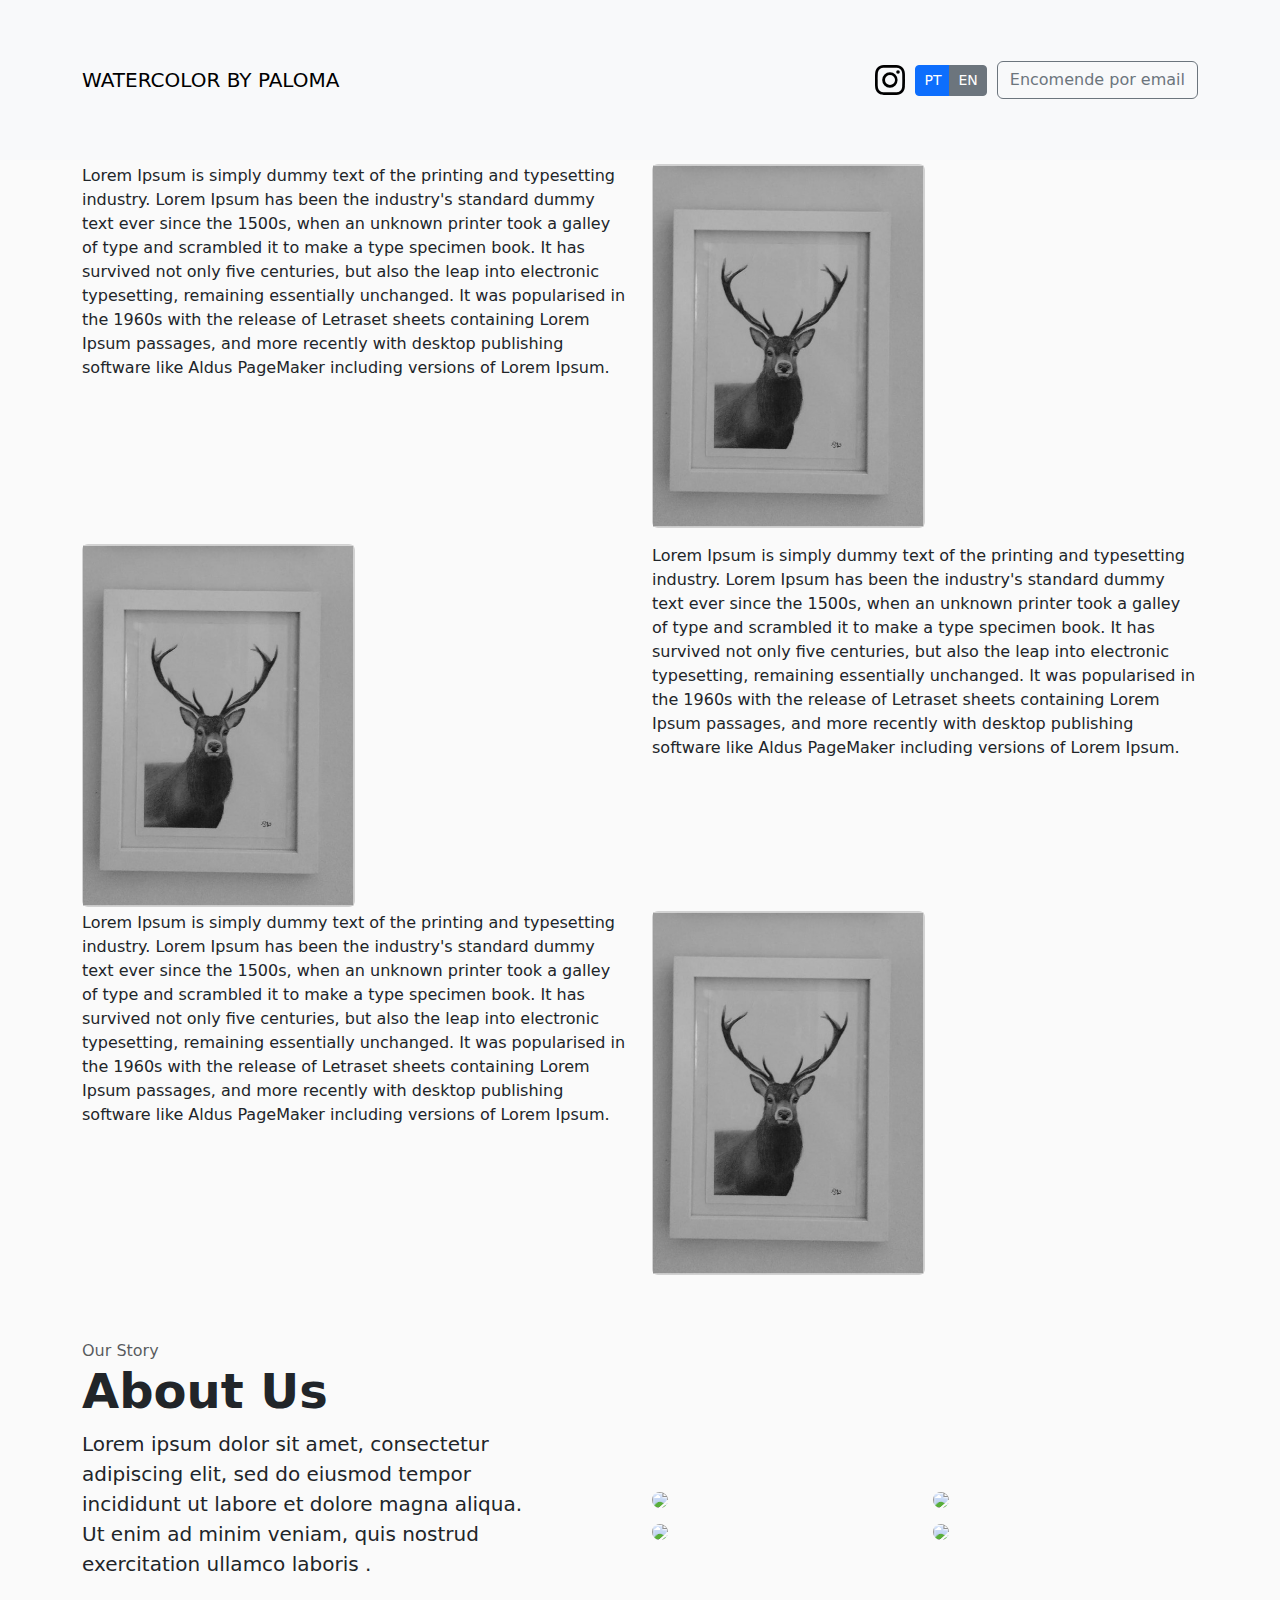
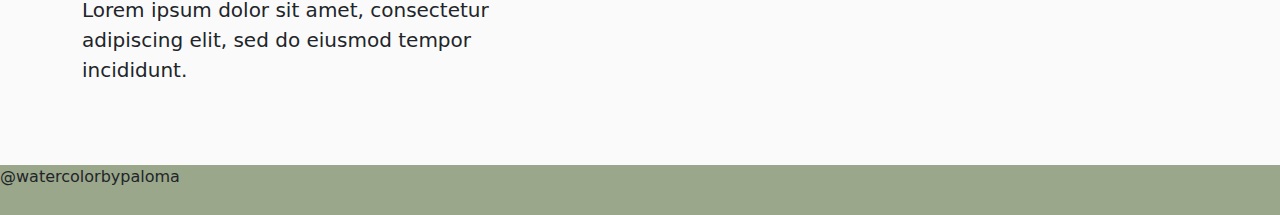
==== about.html @ e61658f3 "Added new pages" ====
<!DOCTYPE html>
<html lang="en">

<head>
    <meta charset="UTF-8">
    <meta name="viewport" content="width=device-width, initial-scale=1.0">
    <title>WATERCOLOR BY PALOMA</title>
    <!-- Bootstrap CDN -->
    <link href="https://cdn.jsdelivr.net/npm/bootstrap@5.3.3/dist/css/bootstrap.min.css" rel="stylesheet"
        integrity="sha384-QWTKZyjpPEjISv5WaRU9OFeRpok6YctnYmDr5pNlyT2bRjXh0JMhjY6hW+ALEwIH" crossorigin="anonymous">
    <link rel="stylesheet" href="index-style.css" />
</head>

<body>
    <nav class="navbar navbar-expand-lg navbar-light bg-light">
        <div class="container" style="height: 9rem;">
            <a class="navbar-brand" href="#">WATERCOLOR BY PALOMA</a>
            <!-- <button class="navbar-toggler" type="button" data-bs-toggle="collapse" data-bs-target="#navbarNav"
                aria-controls="navbarNav" aria-expanded="false" aria-label="Toggle navigation">
                <span class="navbar-toggler-icon"></span>
            </button>
            <div class="collapse navbar-collapse just" id="navbarNav">
                <ul class="navbar-nav">
                    <li class="nav-item">
                        <a class="nav-link" href="#">Home</a>
                    </li>
                    <li class="nav-item">
                        <a class="nav-link" href="#">Portfolio</a>
                    </li>
                    <li class="nav-item">
                        <a class="nav-link" href="#">About Me</a>
                    </li>
                    <li class="nav-item">
                        <a class="nav-link" href="#">Commission Info</a>
                    </li>
                    <li class="nav-item">
                        <a class="nav-link" href="#">Learn to Draw</a>
                    </li>
                    <li class="nav-item">
                        <a class="nav-link" href="#">Contact</a>
                    </li>
                </ul>
            </div> -->
            <div style="display: flex; gap: 10px; align-items: center;">
                <a href="https://www.instagram.com/watercolor_animal/" target="_blank">
                    <svg xmlns="http://www.w3.org/2000/svg" width="16" height="16" fill="" class="bi bi-instagram"
                        viewBox="0 0 16 16" style="height: 30px; width: 30px;">
                        <path
                            d="M8 0C5.829 0 5.556.01 4.703.048 3.85.088 3.269.222 2.76.42a3.9 3.9 0 0 0-1.417.923A3.9 3.9 0 0 0 .42 2.76C.222 3.268.087 3.85.048 4.7.01 5.555 0 5.827 0 8.001c0 2.172.01 2.444.048 3.297.04.852.174 1.433.372 1.942.205.526.478.972.923 1.417.444.445.89.719 1.416.923.51.198 1.09.333 1.942.372C5.555 15.99 5.827 16 8 16s2.444-.01 3.298-.048c.851-.04 1.434-.174 1.943-.372a3.9 3.9 0 0 0 1.416-.923c.445-.445.718-.891.923-1.417.197-.509.332-1.09.372-1.942C15.99 10.445 16 10.173 16 8s-.01-2.445-.048-3.299c-.04-.851-.175-1.433-.372-1.941a3.9 3.9 0 0 0-.923-1.417A3.9 3.9 0 0 0 13.24.42c-.51-.198-1.092-.333-1.943-.372C10.443.01 10.172 0 7.998 0zm-.717 1.442h.718c2.136 0 2.389.007 3.232.046.78.035 1.204.166 1.486.275.373.145.64.319.92.599s.453.546.598.92c.11.281.24.705.275 1.485.039.843.047 1.096.047 3.231s-.008 2.389-.047 3.232c-.035.78-.166 1.203-.275 1.485a2.5 2.5 0 0 1-.599.919c-.28.28-.546.453-.92.598-.28.11-.704.24-1.485.276-.843.038-1.096.047-3.232.047s-2.39-.009-3.233-.047c-.78-.036-1.203-.166-1.485-.276a2.5 2.5 0 0 1-.92-.598 2.5 2.5 0 0 1-.6-.92c-.109-.281-.24-.705-.275-1.485-.038-.843-.046-1.096-.046-3.233s.008-2.388.046-3.231c.036-.78.166-1.204.276-1.486.145-.373.319-.64.599-.92s.546-.453.92-.598c.282-.11.705-.24 1.485-.276.738-.034 1.024-.044 2.515-.045zm4.988 1.328a.96.96 0 1 0 0 1.92.96.96 0 0 0 0-1.92m-4.27 1.122a4.109 4.109 0 1 0 0 8.217 4.109 4.109 0 0 0 0-8.217m0 1.441a2.667 2.667 0 1 1 0 5.334 2.667 2.667 0 0 1 0-5.334">
                        </path>
                    </svg>
                </a>
                <div class="btn-group" role="group" aria-label="Language switch">
                    <button type="button" class="btn btn-primary btn-sm" id="btn-pt">PT</button>
                    <button type="button" class="btn btn-secondary btn-sm" id="btn-en">EN</button>
                </div>
                <a href="mailto:watercoloranimal.bypl@gmail.com" class="btn btn-outline-secondary"
                    data-language="enquire_by_email">
                    Enquire by email</a>
            </div>
        </div>
    </nav>

    <div class="container">
        <div class="row mb-3 mt-1">
            <div class="col col-md-6  mb-3">Lorem Ipsum is simply dummy text of the printing and typesetting
                industry. Lorem Ipsum has been the industry's standard dummy text ever since the 1500s, when an unknown
                printer took a galley of type and scrambled it to make a type specimen book. It has survived not only
                five centuries, but also the leap into electronic typesetting, remaining essentially unchanged. It was
                popularised in the 1960s with the release of Letraset sheets containing Lorem Ipsum passages, and more
                recently with desktop publishing software like Aldus PageMaker including versions of Lorem Ipsum.
            </div>
            <div class="col col-md-6 ">
                <div class="card" style="width: inherit; height: auto;">
                    <div class="card-body p-0">
                        <img src="img/P&B9.jpg" class="img-fluid grayscale-img" alt="Image 1">
                    </div>
                </div>
            </div>
        </div>

        <div class="row mt-1">            
            <div class="col col-md-6">
                <div class="card" style="width: inherit; height: auto;">
                    <div class="card-body p-0">
                        <img src="img/P&B9.jpg" class="img-fluid grayscale-img" alt="Image 1">
                    </div>
                </div>
            </div>
            <div class="col col-md-6  mb-3">Lorem Ipsum is simply dummy text of the printing and typesetting
                industry. Lorem Ipsum has been the industry's standard dummy text ever since the 1500s, when an unknown
                printer took a galley of type and scrambled it to make a type specimen book. It has survived not only
                five centuries, but also the leap into electronic typesetting, remaining essentially unchanged. It was
                popularised in the 1960s with the release of Letraset sheets containing Lorem Ipsum passages, and more
                recently with desktop publishing software like Aldus PageMaker including versions of Lorem Ipsum.
            </div>
        </div>

        <div class="row mb-3 mt-1">
            <div class="col col-md-6  mb-3">Lorem Ipsum is simply dummy text of the printing and typesetting
                industry. Lorem Ipsum has been the industry's standard dummy text ever since the 1500s, when an unknown
                printer took a galley of type and scrambled it to make a type specimen book. It has survived not only
                five centuries, but also the leap into electronic typesetting, remaining essentially unchanged. It was
                popularised in the 1960s with the release of Letraset sheets containing Lorem Ipsum passages, and more
                recently with desktop publishing software like Aldus PageMaker including versions of Lorem Ipsum.
            </div>
            <div class="col col-md-6 ">
                <div class="card" style="width: inherit; height: auto;">
                    <div class="card-body p-0">
                        <img src="img/P&B9.jpg" class="img-fluid grayscale-img" alt="Image 1">
                    </div>
                </div>
            </div>
        </div>
    </div>

    <section class="py-5">
        <div class="container">
            <div class="row gx-4 align-items-center justify-content-between">
                <div class="col-md-5 order-2 order-md-1">
                    <div class="mt-5 mt-md-0">
                        <span class="text-muted">Our Story</span>
                        <h2 class="display-5 fw-bold">About Us</h2>
                        <p class="lead">Lorem ipsum dolor sit amet, consectetur adipiscing elit, sed do eiusmod tempor incididunt ut labore et dolore magna aliqua. Ut enim ad minim veniam, quis nostrud exercitation ullamco laboris .</p>
                        <p class="lead">Lorem ipsum dolor sit amet, consectetur adipiscing elit, sed do eiusmod tempor incididunt.</p>
                    </div>
                </div>
                <div class="col-md-6 offset-md-1 order-1 order-md-2">
                    <div class="row gx-2 gx-lg-3">
                        <div class="col-6">
                            <div class="mb-2"><img class="img-fluid rounded-3" src="https://freefrontend.dev/assets/square.png"></div>
                        </div>
                        <div class="col-6">
                            <div class="mb-2"><img class="img-fluid rounded-3" src="https://freefrontend.dev/assets/square.png"></div>
                        </div>
                        <div class="col-6">
                            <div class="mb-2"><img class="img-fluid rounded-3" src="https://freefrontend.dev/assets/square.png"></div>
                        </div>
                        <div class="col-6">
                            <div class="mb-2"><img class="img-fluid rounded-3" src="https://freefrontend.dev/assets/square.png"></div>
                        </div>
                    </div>
                </div>
            </div>
        </div>
    </section>
    <footer id="main-footer" style="
    height: 50px;
    bottom: 0px;
    left: 0px;
    right: 0px;
    margin-bottom: 0px;">
        @watercolorbypaloma
    </footer>

    <script src="https://cdn.jsdelivr.net/npm/@popperjs/core@2.11.8/dist/umd/popper.min.js"
        integrity="sha384-I7E8VVD/ismYTF4hNIPjVp/Zjvgyol6VFvRkX/vR+Vc4jQkC+hVqc2pM8ODewa9r"
        crossorigin="anonymous"></script>
    <script src="https://cdn.jsdelivr.net/npm/bootstrap@5.3.3/dist/js/bootstrap.min.js"
        integrity="sha384-0pUGZvbkm6XF6gxjEnlmuGrJXVbNuzT9qBBavbLwCsOGabYfZo0T0to5eqruptLy"
        crossorigin="anonymous"></script>

    <script src="/script.js"></script>

</body>

</html>
---- index-style.css ----
body {
    background-color: #fafafa;
}

.container-hero-section {

    background: #f1efe1;
}

.hero-section {
    background-image: url(img/fundocabecalho.png);
    background-size: cover;
    background-repeat: repeat-x;
    background-position: center;
    display: flex;
    text-align: center;
    min-height: 30rem;
    margin-bottom: 10%;
}


.hero-section>.container {
    display: flex;
    align-items: center;
    justify-content: center;
}

.hero-section h1 {
    font-size: 4rem;
    color: white;
    text-shadow: 2px 2px 4px rgba(0, 0, 0, 0.5);
    font-weight: 400;
    width: 75%;
}

.service-card img {
    width: 100%;
    height: auto;
}

.text-scroller {
    white-space: nowrap;
    animation: scrollText 15s linear infinite;
}

@keyframes scrollText {
    0% {
        transform: translateX(100%);
    }

    100% {
        transform: translateX(-150%);
    }
}

.my-services {
    background: #f1efe1;
    margin-top: -1px;
}

.my-services .col-md-4 {
    margin-bottom: 10px;
}

.all-animals {
    position: relative;
    width: 100%;
    background-image: url('img/barra_detalhes.jpg');
    background-size: contain;
    background-repeat: repeat-x;
    background-position: center;
    display: flex;
    align-items: center;
    justify-content: center;
    color: white;
    text-align: center;
    height: 23rem;
    margin-top: 10rem;
    margin-bottom: 5rem;
}

.blockquote {
    width: 50%;
}

.wave-container,
.wave-container-top {
    height: 11vh;
    background-color: #f1efe1;
    position: relative;
}

.wave-container::before {
    content: "";
    width: 100%;
    height: 160px;
    position: absolute;
    bottom: -0.3%;
    left: 0;
    background-size: auto;
    background-repeat: repeat no-repeat;
    background-position: 0vw bottom;
    background-image: url("data:image/svg+xml;utf8,<svg viewBox='0 0 1200  80' fill='none' xmlns='http://www.w3.org/2000/svg'><path d='M0 59L50 55C100 51 200 44 300 30C400 15 500 -6 600 1C700 8 800 44 900 59C1000 73 1100 66 1150 62L1200 59V80H1150C1100 80 1000 80 900 80C800 80 700 80 600 80C500 80 400 80 300 80C200 80 100 80 50 80H0V59Z' fill='%23fafafa'/></svg>");
}

.wave-container-top::after {
    content: "";
    width: 100%;
    height: 160px;
    position: absolute;
    top: -0.3%;
    /* Altere de bottom para top */
    left: 0;
    background-size: auto;
    background-repeat: repeat no-repeat;
    background-position: 0vw top;
    background-image: url("data:image/svg+xml;utf8,<svg viewBox='0 0 1200  80' fill='none' xmlns='http://www.w3.org/2000/svg'><path d='M0 59L50 55C100 51 200 44 300 30C400 15 500 -6 600 1C700 8 800 44 900 59C1000 73 1100 66 1150 62L1200 59V80H1150C1100 80 1000 80 900 80C800 80 700 80 600 80C500 80 400 80 300 80C200 80 100 80 50 80H0V59Z' fill='%23fafafa'/></svg>");
    transform: rotate(180deg);
    /* Rotaciona o SVG */
}


@media(max-width:850px) {
    .wave-container::before {
        height: 80px
    }
}

.carousel-control-prev-icon::after {
    content: '\f104';
    font-family: 'Font Awesome 5 Free';
    font-weight: 900;
    color: white;
}

.carousel-control-next-icon::after {
    content: '\f105';
    font-family: 'Font Awesome 5 Free';
    font-weight: 900;
    color: white;
}

.text-scroller {
    white-space: nowrap;
    animation: scrollText 15s linear infinite;
}

@keyframes scrollText {
    0% {
        transform: translateX(100%);
    }

    100% {
        transform: translateX(-100%);
    }
}

.wave-text-container {
    width: 200%;
    animation: scrollText 15s linear infinite;
}

@keyframes scrollText {
    0% {
        transform: translateX(0);
    }

    100% {
        transform: translateX(-50%);
    }
}

svg {
    display: block;
    overflow: visible;
}

.wave-text {
    fill: black;
}

.image-box {
    padding: 0 2px;
    border: 1px solid white;
}

.grayscale-img {
    filter: grayscale(100%);
    transition: filter 0.5s ease;
}

.grayscale-img:hover {
    filter: grayscale(0%);
}



#client-says {
    margin-top: 15rem;
    margin-bottom: 15rem;
}

#main-footer {
    margin-top: 1rem;
    height: 9rem;
    background-color: #9ba78b;
}

.carousel-control-prev-icon::after,
.carousel-control-next-icon::after {
    content: none !important;
}

.bg-icon-carrosel {
    background: #9ba78b;
    height: 45px;
    width: 45px;
    position: absolute;
    z-index: -1;
    border-radius: 50%;
}

#wave {
    min-height: 18vh;
    height: 10vh;
    height: round(18vh, 1px);
    background: #f1efe1;
    ;
    --mask: radial-gradient(13.42rem at 50% calc(100% - 18rem), #000 99%, #0000 101%) calc(50% - 12rem) 0 / 24rem 100%, radial-gradient(13.42rem at 50% calc(100% + 12rem), #0000 99%, #000 101%) 50% calc(100% - 6rem) / 24rem 100% repeat-x;
    -webkit-mask: var(--mask);
    mask: var(--mask);
}

.btn-enquire-portfolio {
    --bs-btn-bg: #9ba78b;
    --bs-btn-border-color: #9ba78b;
    height: 100px;
    padding: 7% 18%;
    font-weight: 400;
}


@media only screen and (max-width: 480px) {

}

/* Tablets */
@media only screen and (min-width: 481px) and (max-width: 1024px) {


    .hero-section h1 {
        font-size: 3rem;
    }
}

/* Desktops pequenos */
@media only screen and (min-width: 1025px) and (max-width: 1200px) {

}

/* Desktops grandes */
@media only screen and (min-width: 1201px) {}

/* Orientação retrato */
@media only screen and (orientation: portrait) {}
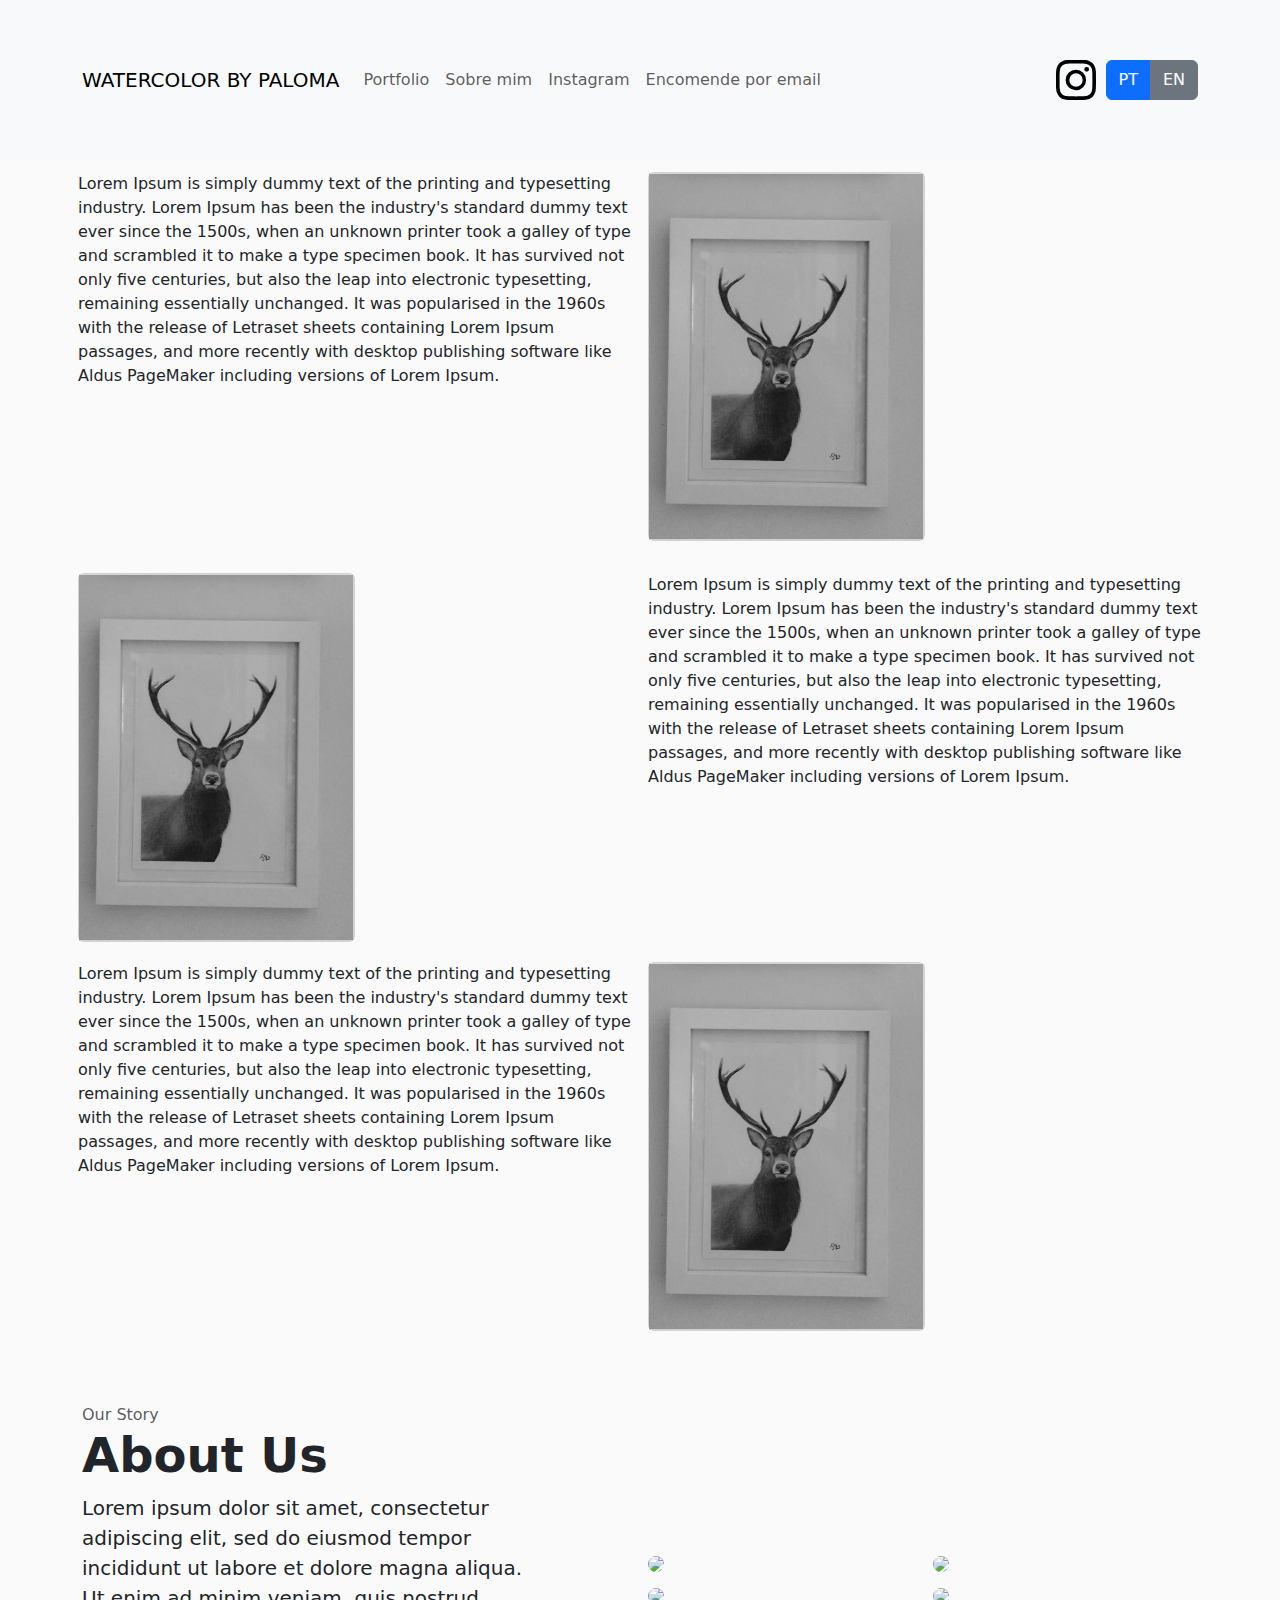
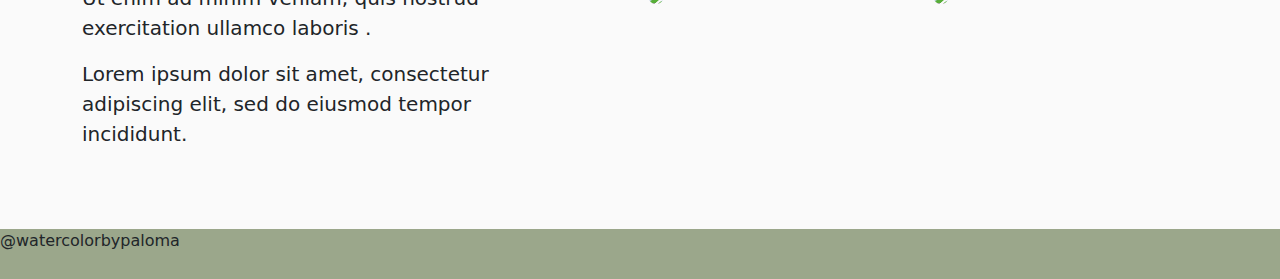
==== commit 9a13f5ae: "Add portfolio images" ====
--- a/about.html
+++ b/about.html
@@ -5,7 +5,6 @@
     <meta charset="UTF-8">
     <meta name="viewport" content="width=device-width, initial-scale=1.0">
     <title>WATERCOLOR BY PALOMA</title>
-    <!-- Bootstrap CDN -->
     <link href="https://cdn.jsdelivr.net/npm/bootstrap@5.3.3/dist/css/bootstrap.min.css" rel="stylesheet"
         integrity="sha384-QWTKZyjpPEjISv5WaRU9OFeRpok6YctnYmDr5pNlyT2bRjXh0JMhjY6hW+ALEwIH" crossorigin="anonymous">
     <link rel="stylesheet" href="index-style.css" />
@@ -14,49 +13,42 @@
 <body>
     <nav class="navbar navbar-expand-lg navbar-light bg-light">
         <div class="container" style="height: 9rem;">
-            <a class="navbar-brand" href="#">WATERCOLOR BY PALOMA</a>
-            <!-- <button class="navbar-toggler" type="button" data-bs-toggle="collapse" data-bs-target="#navbarNav"
+            <a class="navbar-brand" href="/index.html">WATERCOLOR BY PALOMA</a>
+            <button class="navbar-toggler" type="button" data-bs-toggle="collapse" data-bs-target="#navbarNav"
                 aria-controls="navbarNav" aria-expanded="false" aria-label="Toggle navigation">
                 <span class="navbar-toggler-icon"></span>
             </button>
             <div class="collapse navbar-collapse just" id="navbarNav">
                 <ul class="navbar-nav">
                     <li class="nav-item">
-                        <a class="nav-link" href="#">Home</a>
+                        <a class="nav-link" href="/portfolio.html">Portfolio</a>
                     </li>
                     <li class="nav-item">
-                        <a class="nav-link" href="#">Portfolio</a>
+                        <a class="nav-link" href="/about.html" data-language="about_me">about_me</a>
+
                     </li>
                     <li class="nav-item">
-                        <a class="nav-link" href="#">About Me</a>
+                        <a class="nav-link" target="_blank" href="https://www.instagram.com/watercolor_animal/">Instagram</a>
                     </li>
                     <li class="nav-item">
-                        <a class="nav-link" href="#">Commission Info</a>
-                    </li>
-                    <li class="nav-item">
-                        <a class="nav-link" href="#">Learn to Draw</a>
-                    </li>
-                    <li class="nav-item">
-                        <a class="nav-link" href="#">Contact</a>
+                        <a href="mailto:watercoloranimal.bypl@gmail.com" class="nav-link"
+                            data-language="enquire_by_email">Commission Info</a>
                     </li>
                 </ul>
-            </div> -->
-            <div style="display: flex; gap: 10px; align-items: center;">
+            </div>
+            <div style="display: flex; gap: 10px;">
                 <a href="https://www.instagram.com/watercolor_animal/" target="_blank">
                     <svg xmlns="http://www.w3.org/2000/svg" width="16" height="16" fill="" class="bi bi-instagram"
-                        viewBox="0 0 16 16" style="height: 30px; width: 30px;">
+                        viewBox="0 0 16 16" style="height: 40px; width: 40px;">
                         <path
                             d="M8 0C5.829 0 5.556.01 4.703.048 3.85.088 3.269.222 2.76.42a3.9 3.9 0 0 0-1.417.923A3.9 3.9 0 0 0 .42 2.76C.222 3.268.087 3.85.048 4.7.01 5.555 0 5.827 0 8.001c0 2.172.01 2.444.048 3.297.04.852.174 1.433.372 1.942.205.526.478.972.923 1.417.444.445.89.719 1.416.923.51.198 1.09.333 1.942.372C5.555 15.99 5.827 16 8 16s2.444-.01 3.298-.048c.851-.04 1.434-.174 1.943-.372a3.9 3.9 0 0 0 1.416-.923c.445-.445.718-.891.923-1.417.197-.509.332-1.09.372-1.942C15.99 10.445 16 10.173 16 8s-.01-2.445-.048-3.299c-.04-.851-.175-1.433-.372-1.941a3.9 3.9 0 0 0-.923-1.417A3.9 3.9 0 0 0 13.24.42c-.51-.198-1.092-.333-1.943-.372C10.443.01 10.172 0 7.998 0zm-.717 1.442h.718c2.136 0 2.389.007 3.232.046.78.035 1.204.166 1.486.275.373.145.64.319.92.599s.453.546.598.92c.11.281.24.705.275 1.485.039.843.047 1.096.047 3.231s-.008 2.389-.047 3.232c-.035.78-.166 1.203-.275 1.485a2.5 2.5 0 0 1-.599.919c-.28.28-.546.453-.92.598-.28.11-.704.24-1.485.276-.843.038-1.096.047-3.232.047s-2.39-.009-3.233-.047c-.78-.036-1.203-.166-1.485-.276a2.5 2.5 0 0 1-.92-.598 2.5 2.5 0 0 1-.6-.92c-.109-.281-.24-.705-.275-1.485-.038-.843-.046-1.096-.046-3.233s.008-2.388.046-3.231c.036-.78.166-1.204.276-1.486.145-.373.319-.64.599-.92s.546-.453.92-.598c.282-.11.705-.24 1.485-.276.738-.034 1.024-.044 2.515-.045zm4.988 1.328a.96.96 0 1 0 0 1.92.96.96 0 0 0 0-1.92m-4.27 1.122a4.109 4.109 0 1 0 0 8.217 4.109 4.109 0 0 0 0-8.217m0 1.441a2.667 2.667 0 1 1 0 5.334 2.667 2.667 0 0 1 0-5.334">
                         </path>
                     </svg>
                 </a>
                 <div class="btn-group" role="group" aria-label="Language switch">
-                    <button type="button" class="btn btn-primary btn-sm" id="btn-pt">PT</button>
-                    <button type="button" class="btn btn-secondary btn-sm" id="btn-en">EN</button>
+                    <button type="button" class="btn btn-primary" id="btn-pt">PT</button>
+                    <button type="button" class="btn btn-secondary" id="btn-en">EN</button>
                 </div>
-                <a href="mailto:watercoloranimal.bypl@gmail.com" class="btn btn-outline-secondary"
-                    data-language="enquire_by_email">
-                    Enquire by email</a>
             </div>
         </div>
     </nav>
@@ -79,7 +71,7 @@
             </div>
         </div>
 
-        <div class="row mt-1">            
+        <div class="row mt-1">
             <div class="col col-md-6">
                 <div class="card" style="width: inherit; height: auto;">
                     <div class="card-body p-0">
@@ -121,23 +113,30 @@
                     <div class="mt-5 mt-md-0">
                         <span class="text-muted">Our Story</span>
                         <h2 class="display-5 fw-bold">About Us</h2>
-                        <p class="lead">Lorem ipsum dolor sit amet, consectetur adipiscing elit, sed do eiusmod tempor incididunt ut labore et dolore magna aliqua. Ut enim ad minim veniam, quis nostrud exercitation ullamco laboris .</p>
-                        <p class="lead">Lorem ipsum dolor sit amet, consectetur adipiscing elit, sed do eiusmod tempor incididunt.</p>
+                        <p class="lead">Lorem ipsum dolor sit amet, consectetur adipiscing elit, sed do eiusmod tempor
+                            incididunt ut labore et dolore magna aliqua. Ut enim ad minim veniam, quis nostrud
+                            exercitation ullamco laboris .</p>
+                        <p class="lead">Lorem ipsum dolor sit amet, consectetur adipiscing elit, sed do eiusmod tempor
+                            incididunt.</p>
                     </div>
                 </div>
                 <div class="col-md-6 offset-md-1 order-1 order-md-2">
                     <div class="row gx-2 gx-lg-3">
                         <div class="col-6">
-                            <div class="mb-2"><img class="img-fluid rounded-3" src="https://freefrontend.dev/assets/square.png"></div>
+                            <div class="mb-2"><img class="img-fluid rounded-3"
+                                    src="https://freefrontend.dev/assets/square.png"></div>
                         </div>
                         <div class="col-6">
-                            <div class="mb-2"><img class="img-fluid rounded-3" src="https://freefrontend.dev/assets/square.png"></div>
+                            <div class="mb-2"><img class="img-fluid rounded-3"
+                                    src="https://freefrontend.dev/assets/square.png"></div>
                         </div>
                         <div class="col-6">
-                            <div class="mb-2"><img class="img-fluid rounded-3" src="https://freefrontend.dev/assets/square.png"></div>
+                            <div class="mb-2"><img class="img-fluid rounded-3"
+                                    src="https://freefrontend.dev/assets/square.png"></div>
                         </div>
                         <div class="col-6">
-                            <div class="mb-2"><img class="img-fluid rounded-3" src="https://freefrontend.dev/assets/square.png"></div>
+                            <div class="mb-2"><img class="img-fluid rounded-3"
+                                    src="https://freefrontend.dev/assets/square.png"></div>
                         </div>
                     </div>
                 </div>
--- a/index-style.css
+++ b/index-style.css
@@ -76,7 +76,7 @@
     text-align: center;
     height: 23rem;
     margin-top: 10rem;
-    margin-bottom: 5rem;
+    margin-bottom: 3rem;
 }
 
 .blockquote {
@@ -232,13 +232,32 @@
 }
 
 .btn-enquire-portfolio {
-    --bs-btn-bg: #9ba78b;
-    --bs-btn-border-color: #9ba78b;
-    height: 100px;
-    padding: 7% 18%;
+    background-color: #9ba78b;
+    text-decoration: none;
+    color: white;
+    padding: 0px;
+    border-radius: 5px;
+    --bs-btn-border-color: #acb4a2;
+    height: 3em;
     font-weight: 400;
-}
-
+    font-size: 2em;
+    display: flex;
+    padding: 10px;
+    justify-content: center;
+    align-items: center;
+
+}
+
+.btn-enquire-portfolio:hover{
+    background-color: #acb4a2;
+    color: black;
+    font-weight: 600;
+}
+
+
+.card-client-pictures{
+    margin: 0 auto;
+}
 
 @media only screen and (max-width: 480px) {
 
@@ -262,4 +281,22 @@
 @media only screen and (min-width: 1201px) {}
 
 /* Orientação retrato */
-@media only screen and (orientation: portrait) {}+@media only screen and (orientation: portrait) {}
+
+
+
+/* PORTFOLIO */
+.img-mosaic {
+    height: auto; /* Garante que as imagens mantenham a proporção */
+    object-fit: cover; /* Faz com que a imagem se ajuste ao espaço da coluna */
+    transition: transform 0.3s; /* Adiciona uma transição suave para o efeito de hover */
+}
+
+.img-mosaic:hover {
+    transform: scale(1.05); /* Aumenta a imagem ligeiramente ao passar o mouse */
+}
+
+/* Adicionando um espaço aleatório nas margens */
+.col-lg-4, .col-md-6 {
+    padding: 0.5rem; /* Adiciona um espaçamento entre as colunas */
+}
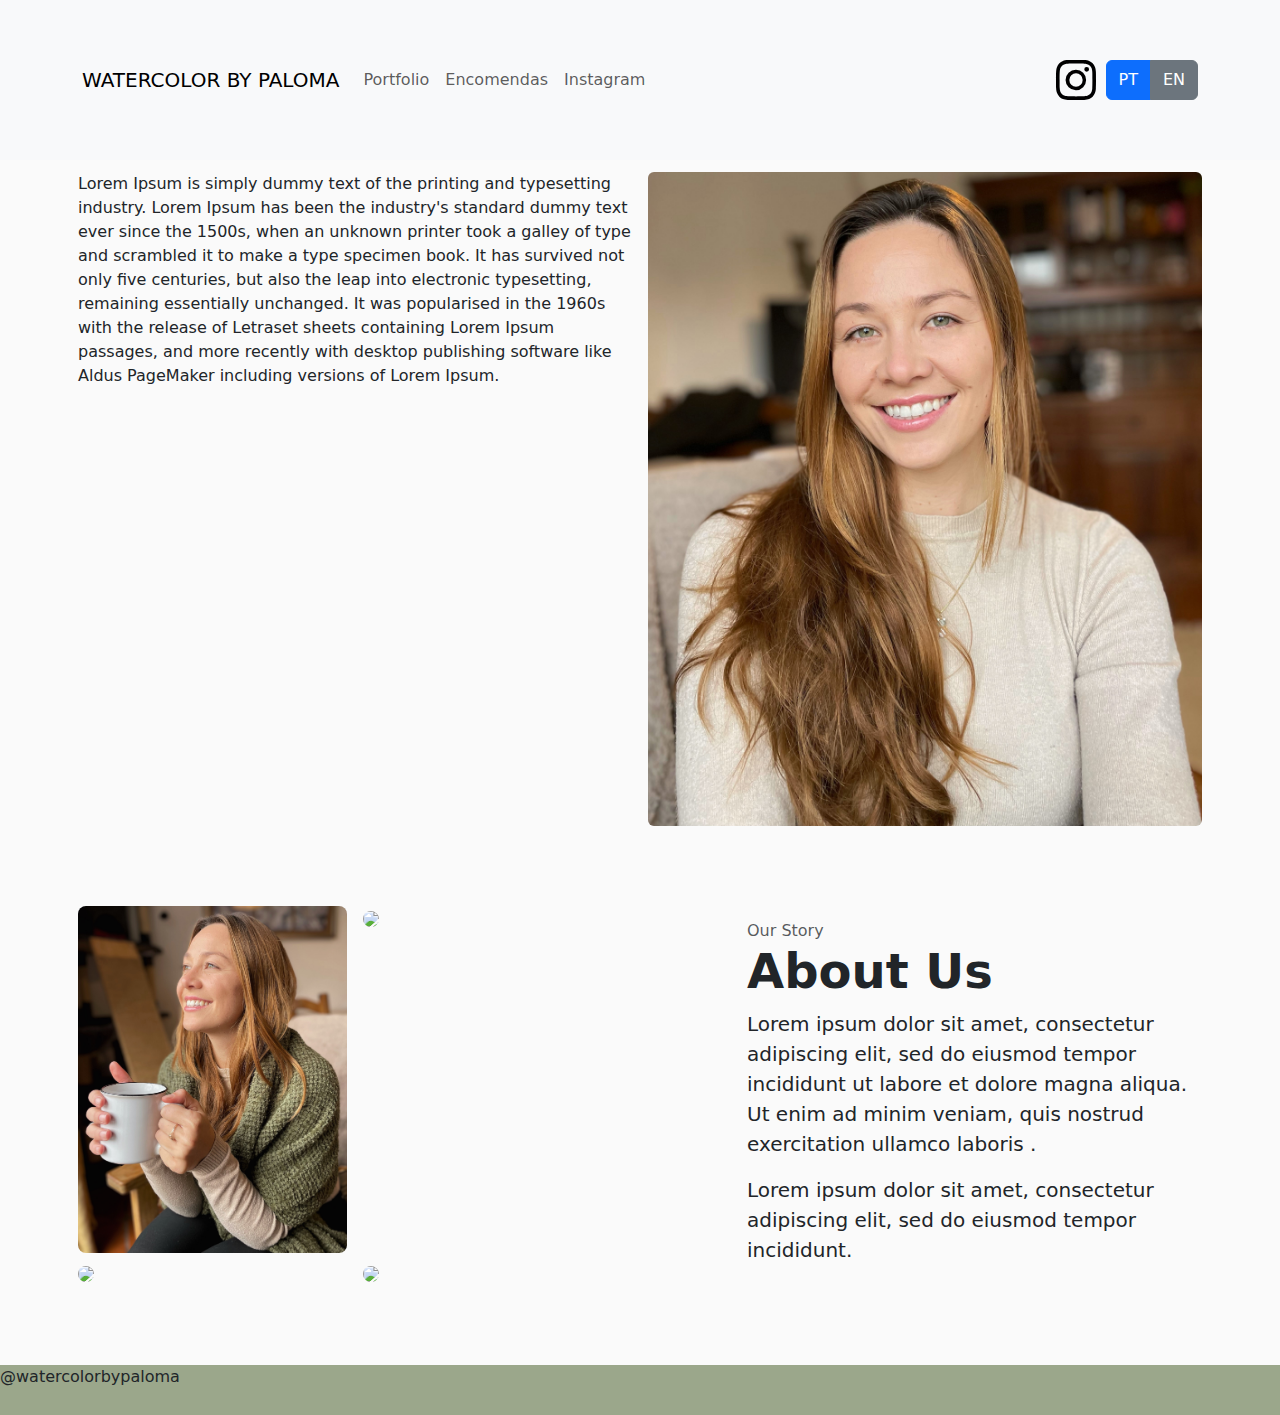
==== commit 5c123f2f: "About page and commission init page" ====
--- a/about.html
+++ b/about.html
@@ -24,15 +24,10 @@
                         <a class="nav-link" href="/portfolio.html">Portfolio</a>
                     </li>
                     <li class="nav-item">
-                        <a class="nav-link" href="/about.html" data-language="about_me">about_me</a>
-
+                        <a class="nav-link" href="/commissions.html" data-language="commissions">commissions</a>
                     </li>
                     <li class="nav-item">
                         <a class="nav-link" target="_blank" href="https://www.instagram.com/watercolor_animal/">Instagram</a>
-                    </li>
-                    <li class="nav-item">
-                        <a href="mailto:watercoloranimal.bypl@gmail.com" class="nav-link"
-                            data-language="enquire_by_email">Commission Info</a>
                     </li>
                 </ul>
             </div>
@@ -55,61 +50,23 @@
 
     <div class="container">
         <div class="row mb-3 mt-1">
-            <div class="col col-md-6  mb-3">Lorem Ipsum is simply dummy text of the printing and typesetting
+            <div class="col col-md-6  mb-3 col-12">Lorem Ipsum is simply dummy text of the printing and typesetting
                 industry. Lorem Ipsum has been the industry's standard dummy text ever since the 1500s, when an unknown
                 printer took a galley of type and scrambled it to make a type specimen book. It has survived not only
                 five centuries, but also the leap into electronic typesetting, remaining essentially unchanged. It was
                 popularised in the 1960s with the release of Letraset sheets containing Lorem Ipsum passages, and more
                 recently with desktop publishing software like Aldus PageMaker including versions of Lorem Ipsum.
             </div>
-            <div class="col col-md-6 ">
-                <div class="card" style="width: inherit; height: auto;">
-                    <div class="card-body p-0">
-                        <img src="img/P&B9.jpg" class="img-fluid grayscale-img" alt="Image 1">
-                    </div>
-                </div>
+            <div class="col col-md-6 col-12">
+                <img src="img/paloma_3.JPG" class="img-fluid rounded" alt="Image 1">
             </div>
-        </div>
-
-        <div class="row mt-1">
-            <div class="col col-md-6">
-                <div class="card" style="width: inherit; height: auto;">
-                    <div class="card-body p-0">
-                        <img src="img/P&B9.jpg" class="img-fluid grayscale-img" alt="Image 1">
-                    </div>
-                </div>
-            </div>
-            <div class="col col-md-6  mb-3">Lorem Ipsum is simply dummy text of the printing and typesetting
-                industry. Lorem Ipsum has been the industry's standard dummy text ever since the 1500s, when an unknown
-                printer took a galley of type and scrambled it to make a type specimen book. It has survived not only
-                five centuries, but also the leap into electronic typesetting, remaining essentially unchanged. It was
-                popularised in the 1960s with the release of Letraset sheets containing Lorem Ipsum passages, and more
-                recently with desktop publishing software like Aldus PageMaker including versions of Lorem Ipsum.
-            </div>
-        </div>
-
-        <div class="row mb-3 mt-1">
-            <div class="col col-md-6  mb-3">Lorem Ipsum is simply dummy text of the printing and typesetting
-                industry. Lorem Ipsum has been the industry's standard dummy text ever since the 1500s, when an unknown
-                printer took a galley of type and scrambled it to make a type specimen book. It has survived not only
-                five centuries, but also the leap into electronic typesetting, remaining essentially unchanged. It was
-                popularised in the 1960s with the release of Letraset sheets containing Lorem Ipsum passages, and more
-                recently with desktop publishing software like Aldus PageMaker including versions of Lorem Ipsum.
-            </div>
-            <div class="col col-md-6 ">
-                <div class="card" style="width: inherit; height: auto;">
-                    <div class="card-body p-0">
-                        <img src="img/P&B9.jpg" class="img-fluid grayscale-img" alt="Image 1">
-                    </div>
-                </div>
-            </div>
-        </div>
+        </div>        
     </div>
 
     <section class="py-5">
         <div class="container">
             <div class="row gx-4 align-items-center justify-content-between">
-                <div class="col-md-5 order-2 order-md-1">
+                <div class="col-md-5 order-1 order-md-2">
                     <div class="mt-5 mt-md-0">
                         <span class="text-muted">Our Story</span>
                         <h2 class="display-5 fw-bold">About Us</h2>
@@ -120,11 +77,11 @@
                             incididunt.</p>
                     </div>
                 </div>
-                <div class="col-md-6 offset-md-1 order-1 order-md-2">
+                <div class="col-md-6 order-2 order-md-1">
                     <div class="row gx-2 gx-lg-3">
                         <div class="col-6">
                             <div class="mb-2"><img class="img-fluid rounded-3"
-                                    src="https://freefrontend.dev/assets/square.png"></div>
+                                    src="/img/paloma.jpg"></div>
                         </div>
                         <div class="col-6">
                             <div class="mb-2"><img class="img-fluid rounded-3"
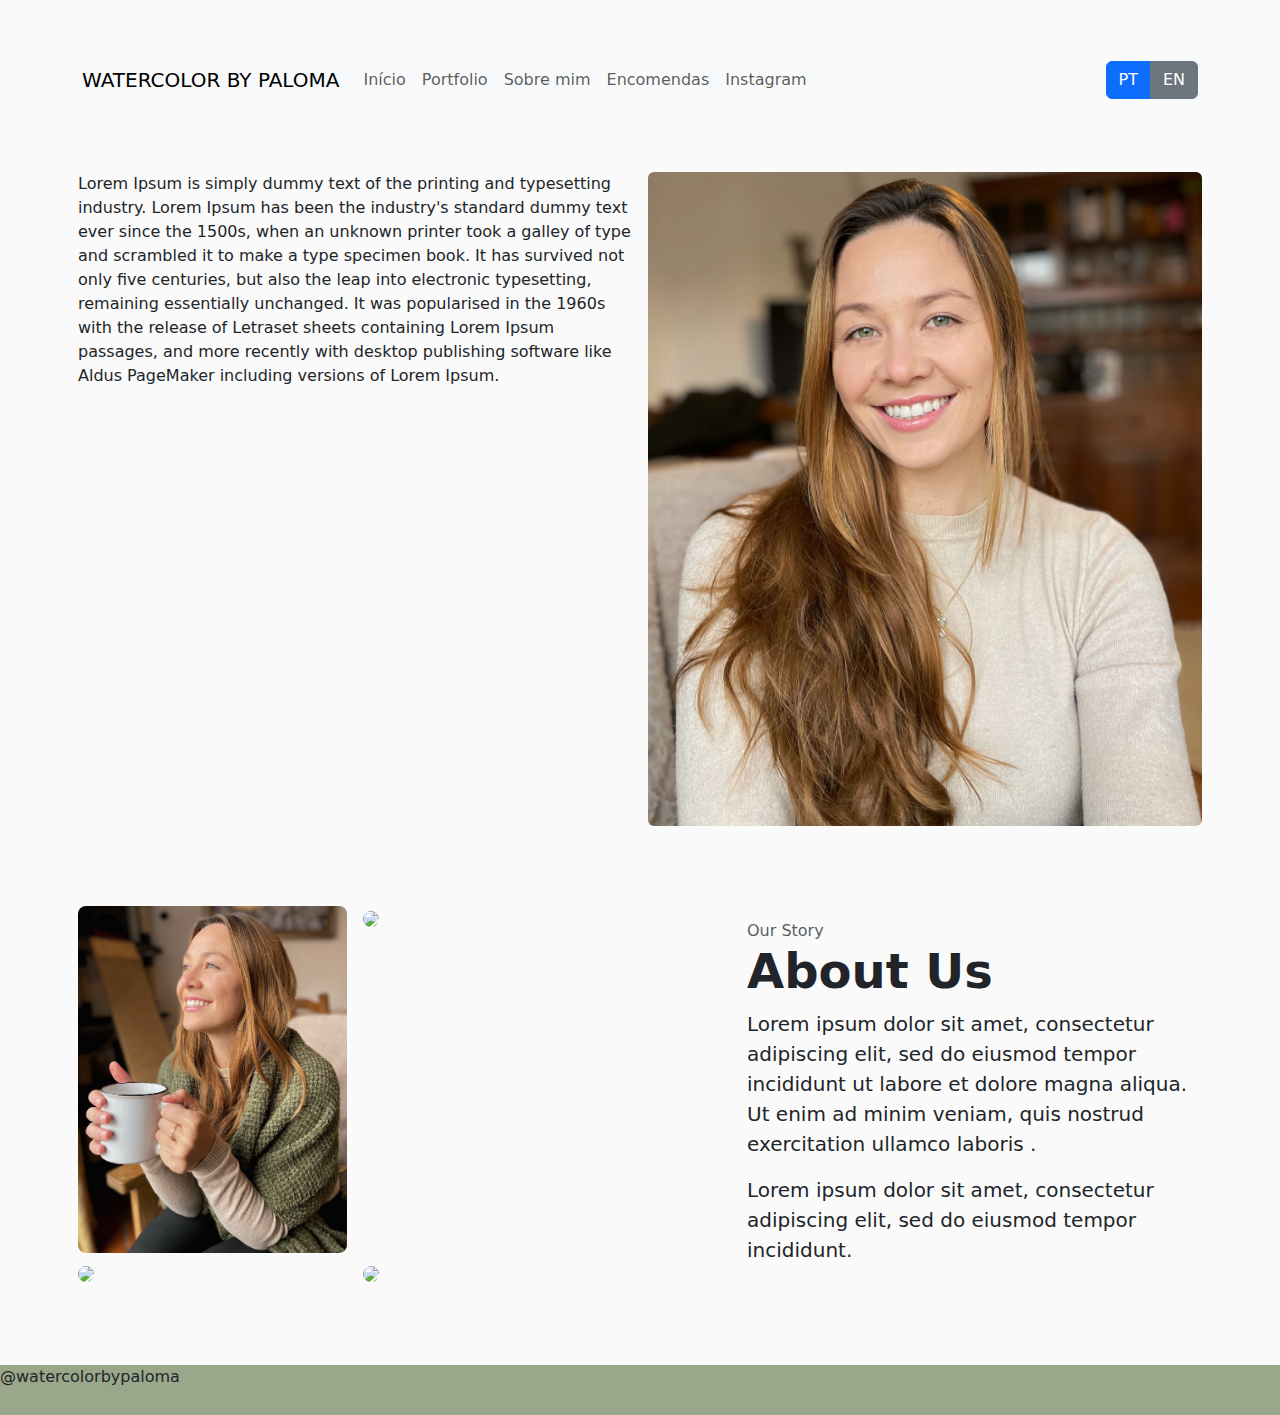
==== commit ab398db9: "Added commissions page and fixed links" ====
--- a/about.html
+++ b/about.html
@@ -13,7 +13,7 @@
 <body>
     <nav class="navbar navbar-expand-lg navbar-light bg-light">
         <div class="container" style="height: 9rem;">
-            <a class="navbar-brand" href="/index.html">WATERCOLOR BY PALOMA</a>
+            <a class="navbar-brand" href="#">WATERCOLOR BY PALOMA</a>
             <button class="navbar-toggler" type="button" data-bs-toggle="collapse" data-bs-target="#navbarNav"
                 aria-controls="navbarNav" aria-expanded="false" aria-label="Toggle navigation">
                 <span class="navbar-toggler-icon"></span>
@@ -21,10 +21,16 @@
             <div class="collapse navbar-collapse just" id="navbarNav">
                 <ul class="navbar-nav">
                     <li class="nav-item">
-                        <a class="nav-link" href="/portfolio.html">Portfolio</a>
+                        <a class="nav-link navigation-link" href="/index.html" data-language="home-page">commissions</a>
                     </li>
                     <li class="nav-item">
-                        <a class="nav-link" href="/commissions.html" data-language="commissions">commissions</a>
+                        <a class="nav-link navigation-link" href="/portfolio.html">Portfolio</a>
+                    </li>
+                    <li class="nav-item">
+                        <a class="nav-link navigation-link" href="/about.html" data-language="about_me">about_me</a>
+                    </li>
+                    <li class="nav-item">
+                        <a class="nav-link navigation-link" href="/commissions.html" data-language="commissions">commissions</a>
                     </li>
                     <li class="nav-item">
                         <a class="nav-link" target="_blank" href="https://www.instagram.com/watercolor_animal/">Instagram</a>
@@ -32,14 +38,6 @@
                 </ul>
             </div>
             <div style="display: flex; gap: 10px;">
-                <a href="https://www.instagram.com/watercolor_animal/" target="_blank">
-                    <svg xmlns="http://www.w3.org/2000/svg" width="16" height="16" fill="" class="bi bi-instagram"
-                        viewBox="0 0 16 16" style="height: 40px; width: 40px;">
-                        <path
-                            d="M8 0C5.829 0 5.556.01 4.703.048 3.85.088 3.269.222 2.76.42a3.9 3.9 0 0 0-1.417.923A3.9 3.9 0 0 0 .42 2.76C.222 3.268.087 3.85.048 4.7.01 5.555 0 5.827 0 8.001c0 2.172.01 2.444.048 3.297.04.852.174 1.433.372 1.942.205.526.478.972.923 1.417.444.445.89.719 1.416.923.51.198 1.09.333 1.942.372C5.555 15.99 5.827 16 8 16s2.444-.01 3.298-.048c.851-.04 1.434-.174 1.943-.372a3.9 3.9 0 0 0 1.416-.923c.445-.445.718-.891.923-1.417.197-.509.332-1.09.372-1.942C15.99 10.445 16 10.173 16 8s-.01-2.445-.048-3.299c-.04-.851-.175-1.433-.372-1.941a3.9 3.9 0 0 0-.923-1.417A3.9 3.9 0 0 0 13.24.42c-.51-.198-1.092-.333-1.943-.372C10.443.01 10.172 0 7.998 0zm-.717 1.442h.718c2.136 0 2.389.007 3.232.046.78.035 1.204.166 1.486.275.373.145.64.319.92.599s.453.546.598.92c.11.281.24.705.275 1.485.039.843.047 1.096.047 3.231s-.008 2.389-.047 3.232c-.035.78-.166 1.203-.275 1.485a2.5 2.5 0 0 1-.599.919c-.28.28-.546.453-.92.598-.28.11-.704.24-1.485.276-.843.038-1.096.047-3.232.047s-2.39-.009-3.233-.047c-.78-.036-1.203-.166-1.485-.276a2.5 2.5 0 0 1-.92-.598 2.5 2.5 0 0 1-.6-.92c-.109-.281-.24-.705-.275-1.485-.038-.843-.046-1.096-.046-3.233s.008-2.388.046-3.231c.036-.78.166-1.204.276-1.486.145-.373.319-.64.599-.92s.546-.453.92-.598c.282-.11.705-.24 1.485-.276.738-.034 1.024-.044 2.515-.045zm4.988 1.328a.96.96 0 1 0 0 1.92.96.96 0 0 0 0-1.92m-4.27 1.122a4.109 4.109 0 1 0 0 8.217 4.109 4.109 0 0 0 0-8.217m0 1.441a2.667 2.667 0 1 1 0 5.334 2.667 2.667 0 0 1 0-5.334">
-                        </path>
-                    </svg>
-                </a>
                 <div class="btn-group" role="group" aria-label="Language switch">
                     <button type="button" class="btn btn-primary" id="btn-pt">PT</button>
                     <button type="button" class="btn btn-secondary" id="btn-en">EN</button>
--- a/index-style.css
+++ b/index-style.css
@@ -300,3 +300,46 @@
 .col-lg-4, .col-md-6 {
     padding: 0.5rem; /* Adiciona um espaçamento entre as colunas */
 }
+
+.horizontal-timeline .items {
+    border-top: 3px solid #e9ecef;
+  }
+  
+  .horizontal-timeline .items .items-list {
+    display: block;
+    position: relative;
+    text-align: center;
+    padding-top: 70px;
+    margin-right: 0;
+  }
+  
+  .horizontal-timeline .items .items-list:before {
+    content: "";
+    position: absolute;
+    height: 36px;
+    border-right: 2px dashed #dee2e6;
+    top: 0;
+  }
+  
+  .horizontal-timeline .items .items-list .event-date {
+    position: absolute;
+    top: 36px;
+    left: 0;
+    right: 0;
+    width: 75px;
+    margin: 0 auto;
+    font-size: 0.9rem;
+    padding-top: 8px;
+  }
+  
+  @media (min-width: 1140px) {
+    .horizontal-timeline .items .items-list {
+      display: inline-block;
+      width: 24%;
+      padding-top: 45px;
+    }
+  
+    .horizontal-timeline .items .items-list .event-date {
+      top: -40px;
+    }
+  }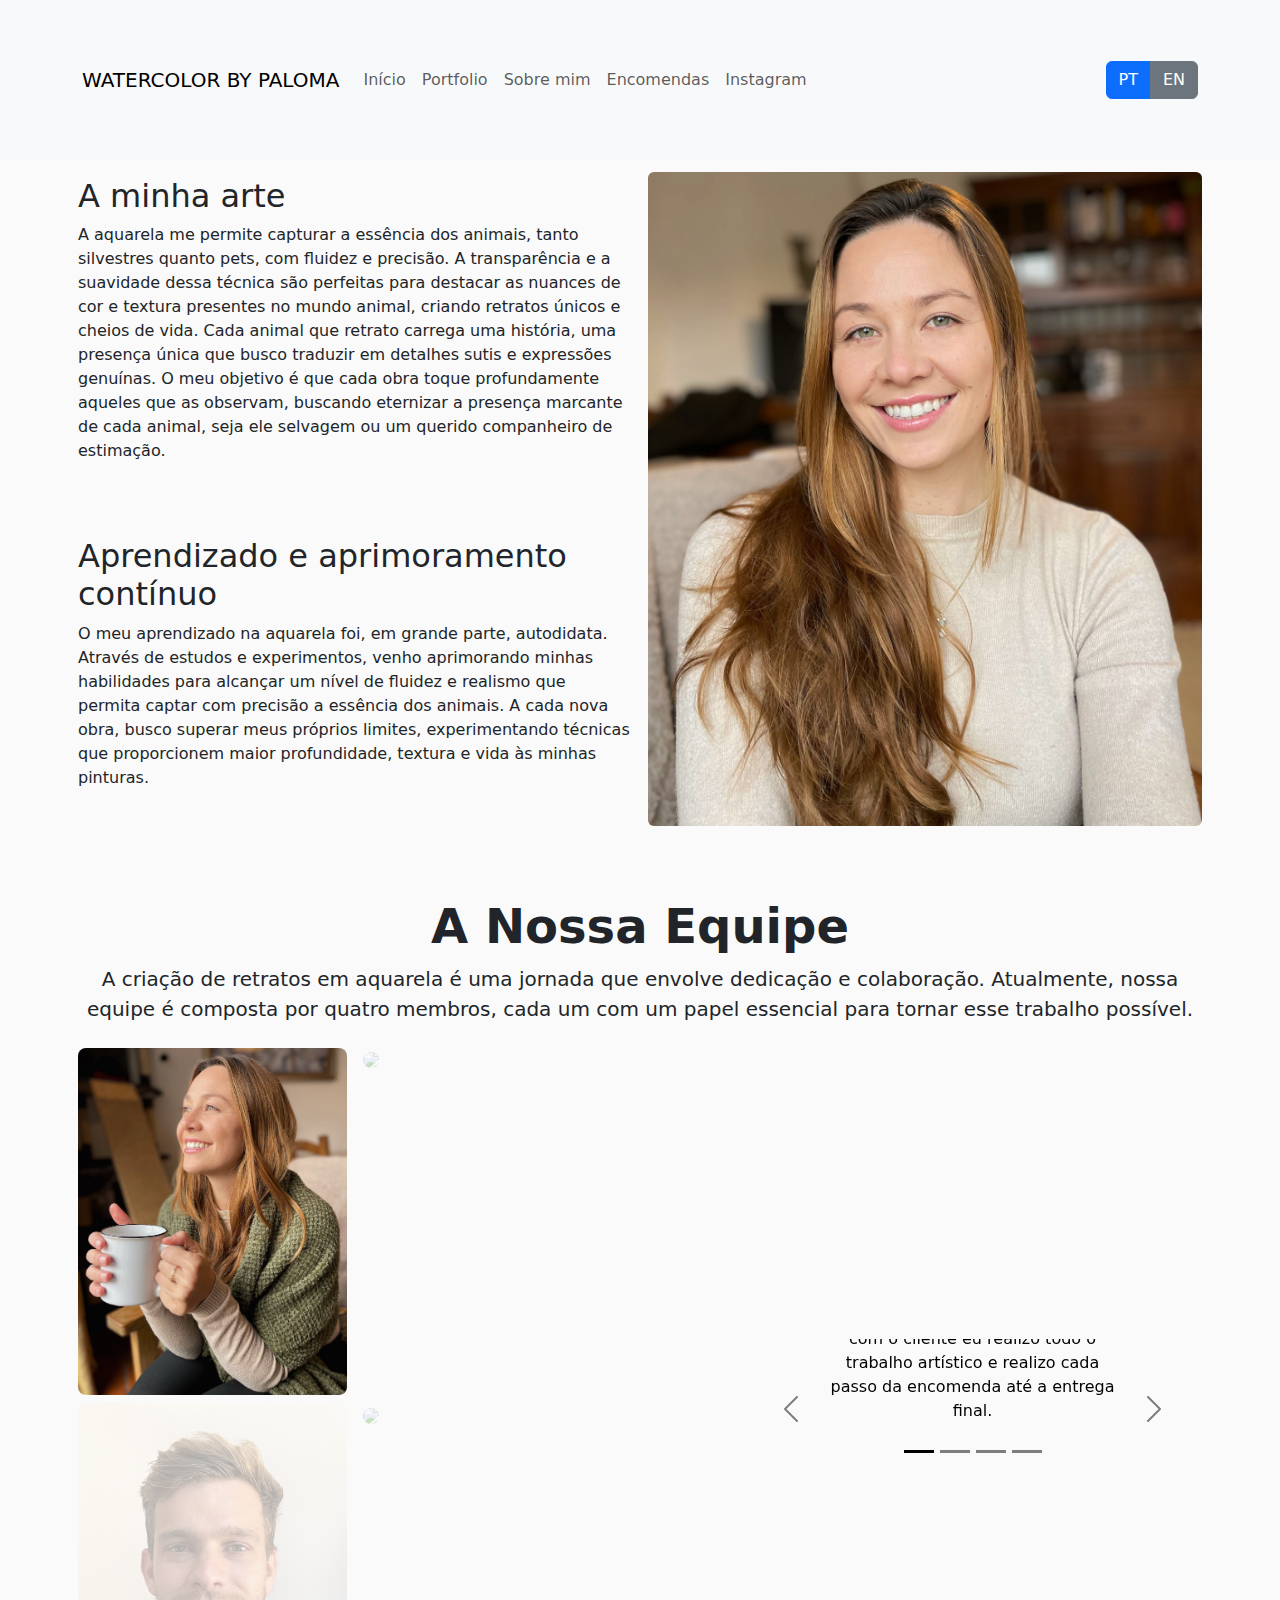
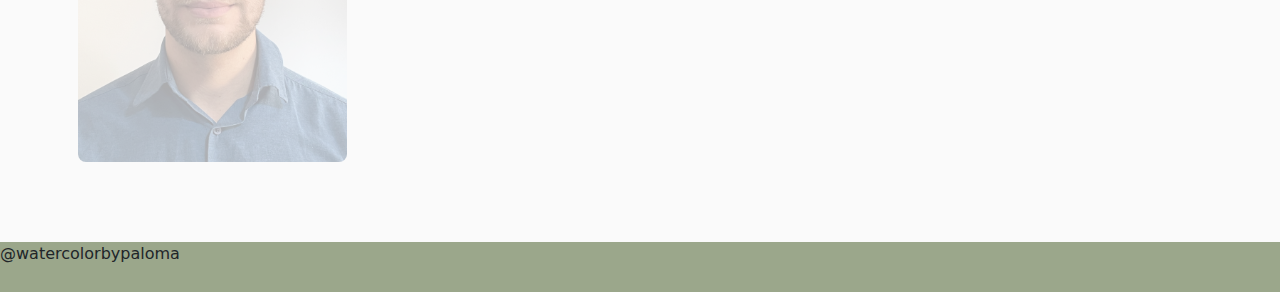
==== commit 9bc634a5: "About page + portfolio + localizations" ====
--- a/about.html
+++ b/about.html
@@ -48,12 +48,18 @@
 
     <div class="container">
         <div class="row mb-3 mt-1">
-            <div class="col col-md-6  mb-3 col-12">Lorem Ipsum is simply dummy text of the printing and typesetting
-                industry. Lorem Ipsum has been the industry's standard dummy text ever since the 1500s, when an unknown
-                printer took a galley of type and scrambled it to make a type specimen book. It has survived not only
-                five centuries, but also the leap into electronic typesetting, remaining essentially unchanged. It was
-                popularised in the 1960s with the release of Letraset sheets containing Lorem Ipsum passages, and more
-                recently with desktop publishing software like Aldus PageMaker including versions of Lorem Ipsum.
+            <div class="col col-md-6  mb-3 col-12" style="
+            display: flex;
+            flex-direction: column;
+            justify-content: space-around;">
+                <div class="row">
+                    <h2 data-language="my_art"></h2>
+                    <p data-language="my_art_description"></p>
+                </div>
+                <div class="row mt-5">
+                    <h2 data-language="continuous_learning_improvement"></h2>
+                    <p data-language="continuous_learning_improvement_description"></p>
+                </div>
             </div>
             <div class="col col-md-6 col-12">
                 <img src="img/paloma_3.JPG" class="img-fluid rounded" alt="Image 1">
@@ -63,34 +69,87 @@
 
     <section class="py-5">
         <div class="container">
-            <div class="row gx-4 align-items-center justify-content-between">
+            <div class="row">
+                    <div class="mt-5 mt-md-0 text-center">
+                        <h2 class="display-5 fw-bold" data-language="our_team"></h2>
+                        <p class="lead" data-language="our_team_description"></p>
+                    </div>                
+            </div>
+            <div class="row gx-4 align-items-center justify-content-between">      
                 <div class="col-md-5 order-1 order-md-2">
                     <div class="mt-5 mt-md-0">
-                        <span class="text-muted">Our Story</span>
-                        <h2 class="display-5 fw-bold">About Us</h2>
-                        <p class="lead">Lorem ipsum dolor sit amet, consectetur adipiscing elit, sed do eiusmod tempor
-                            incididunt ut labore et dolore magna aliqua. Ut enim ad minim veniam, quis nostrud
-                            exercitation ullamco laboris .</p>
-                        <p class="lead">Lorem ipsum dolor sit amet, consectetur adipiscing elit, sed do eiusmod tempor
-                            incididunt.</p>
+                        <div class="container my-4">
+
+                            <div id="carouselExampleDark" class="carousel carousel-dark slide ">
+                                <div class="carousel-indicators">
+                                    <button type="button" data-bs-target="#carouselExampleDark" data-bs-slide-to="0" class="active" aria-current="true" aria-label="Slide 1"></button>
+                                    <button type="button" data-bs-target="#carouselExampleDark" data-bs-slide-to="1" aria-label="Slide 2"></button>
+                                    <button type="button" data-bs-target="#carouselExampleDark" data-bs-slide-to="2" aria-label="Slide 3"></button>
+                                    <button type="button" data-bs-target="#carouselExampleDark" data-bs-slide-to="3" aria-label="Slide 4"></button>
+                                </div>
+                                <div class="carousel-inner carousel-team">
+                                    <div class="carousel-item active paloma" data-bs-interval="10000"><div style="min-height: 140px;">
+                                            <div class="carousel-caption d-block">
+                                                <h5>Paloma Linck</h5>
+                                                <p data-language="paloma_artist"></p>
+                                            </div>
+                                        </div>
+                                    </div>
+                                    <div class="carousel-item franklyn">
+                                        <div style="min-height: 140px;">
+                                            <div class="carousel-caption d-block">
+                                                <h5>Franklyn</h5>
+                                                <p data-language="franklyn_description"></p>
+                                            </div>
+                                        </div>
+                                    </div>
+                                    <div class="carousel-item douglas" data-bs-interval="2000">
+                                        <div style="min-height: 140px;">
+                                            <div class="carousel-caption d-block">
+                                                <h5>Douglas Graeff</h5>
+                                                <p data-language="douglas_description"></p>
+                                            </div>
+                                        </div>
+                                    </div>
+                                    <div class="carousel-item gaia">
+                                        <div style="min-height: 140px;">
+                                            <div class="carousel-caption d-block">
+                                                <h5>Gaia</h5>
+                                                <p data-language="gaia_description"></p>
+                                            </div>
+                                        </div>
+                                    </div>
+                                </div>
+                                <button class="carousel-control-prev" type="button" data-bs-target="#carouselExampleDark" data-bs-slide="prev">
+                                    <span class="carousel-control-prev-icon" aria-hidden="true"></span>
+                                    <span class="visually-hidden">Previous</span>
+                                </button>
+                                <button class="carousel-control-next" type="button" data-bs-target="#carouselExampleDark" data-bs-slide="next">
+                                    <span class="carousel-control-next-icon" aria-hidden="true"></span>
+                                    <span class="visually-hidden">Next</span>
+                                </button>
+                            </div>                           
+                              
+                            </div>
                     </div>
-                </div>
+                </div>   
                 <div class="col-md-6 order-2 order-md-1">
                     <div class="row gx-2 gx-lg-3">
                         <div class="col-6">
-                            <div class="mb-2"><img class="img-fluid rounded-3"
-                                    src="/img/paloma.jpg"></div>
+                            <div class="mb-2">
+                                <img class="img-fluid rounded-3 img-paloma img-equipe" src="/img/paloma.jpg">
+                                </div>
                         </div>
                         <div class="col-6">
-                            <div class="mb-2"><img class="img-fluid rounded-3"
+                            <div class="mb-2"><img class="img-fluid rounded-3 img-franklyn img-equipe"
                                     src="https://freefrontend.dev/assets/square.png"></div>
                         </div>
                         <div class="col-6">
-                            <div class="mb-2"><img class="img-fluid rounded-3"
-                                    src="https://freefrontend.dev/assets/square.png"></div>
+                            <div class="mb-2"><img class="img-fluid rounded-3 img-douglas img-equipe"
+                                    src="/img/douglas.jpeg"></div>
                         </div>
                         <div class="col-6">
-                            <div class="mb-2"><img class="img-fluid rounded-3"
+                            <div class="mb-2"><img class="img-fluid rounded-3 img-gaia img-equipe"
                                     src="https://freefrontend.dev/assets/square.png"></div>
                         </div>
                     </div>
--- a/index-style.css
+++ b/index-style.css
@@ -342,4 +342,38 @@
     .horizontal-timeline .items .items-list .event-date {
       top: -40px;
     }
-  }+  }
+
+  #carouselExampleControls .carousel-inner .comment {
+    padding: 0 20% !important;
+    font-size: clamp(1rem, 2vw, 1.5rem) !important;
+    line-height: 1.2;
+    white-space: normal; /* permite quebra de linha */
+    overflow-wrap: break-word; /* quebra o texto em palavras */
+    text-align: center; /* alinha o texto no centro */
+  }
+
+.img-paloma, .img-douglas, .img-franklyn, .img-gaia {
+    opacity: 0.3;
+    transition: opacity 0.5s ease;
+}
+
+.carousel-item.active .img-paloma {
+    opacity: 1;
+}
+
+.carousel-item.active .img-douglas {
+    opacity: 1;
+}
+
+.carousel-item.active .img-franklyn {
+    opacity: 1;
+}
+
+.carousel-item.active .img-gaia {
+    opacity: 1;
+}
+
+.img-paloma {
+    opacity: 1;
+}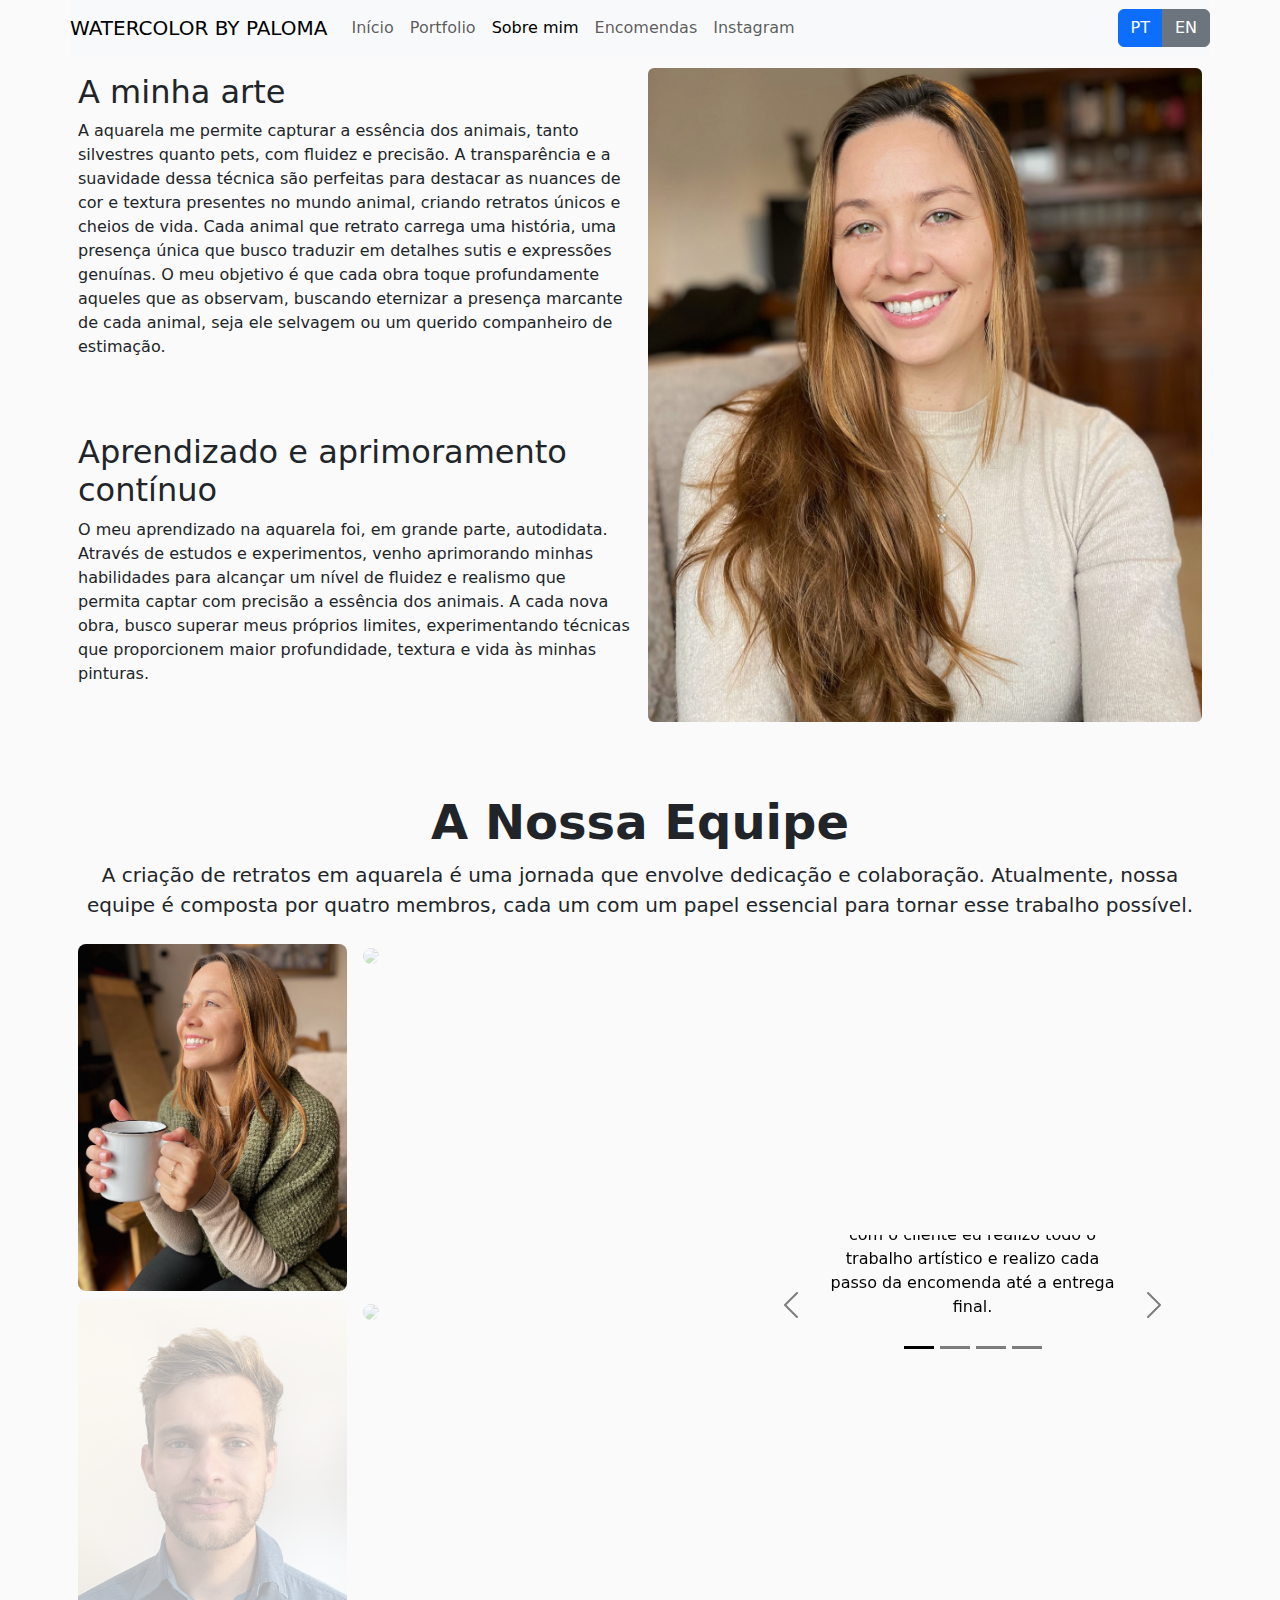
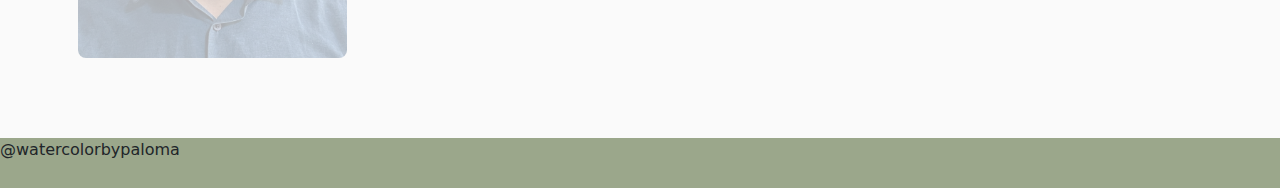
==== commit 039baf3f: "Multiple fixes" ====
--- a/about.html
+++ b/about.html
@@ -8,43 +8,42 @@
     <link href="https://cdn.jsdelivr.net/npm/bootstrap@5.3.3/dist/css/bootstrap.min.css" rel="stylesheet"
         integrity="sha384-QWTKZyjpPEjISv5WaRU9OFeRpok6YctnYmDr5pNlyT2bRjXh0JMhjY6hW+ALEwIH" crossorigin="anonymous">
     <link rel="stylesheet" href="index-style.css" />
+    <script src="bootstrap-bundle.js"></script>
 </head>
 
 <body>
-    <nav class="navbar navbar-expand-lg navbar-light bg-light">
-        <div class="container" style="height: 9rem;">
-            <a class="navbar-brand" href="#">WATERCOLOR BY PALOMA</a>
-            <button class="navbar-toggler" type="button" data-bs-toggle="collapse" data-bs-target="#navbarNav"
-                aria-controls="navbarNav" aria-expanded="false" aria-label="Toggle navigation">
-                <span class="navbar-toggler-icon"></span>
-            </button>
-            <div class="collapse navbar-collapse just" id="navbarNav">
-                <ul class="navbar-nav">
-                    <li class="nav-item">
-                        <a class="nav-link navigation-link" href="/index.html" data-language="home-page">commissions</a>
-                    </li>
-                    <li class="nav-item">
-                        <a class="nav-link navigation-link" href="/portfolio.html">Portfolio</a>
-                    </li>
-                    <li class="nav-item">
-                        <a class="nav-link navigation-link" href="/about.html" data-language="about_me">about_me</a>
-                    </li>
-                    <li class="nav-item">
-                        <a class="nav-link navigation-link" href="/commissions.html" data-language="commissions">commissions</a>
-                    </li>
-                    <li class="nav-item">
-                        <a class="nav-link" target="_blank" href="https://www.instagram.com/watercolor_animal/">Instagram</a>
-                    </li>
-                </ul>
-            </div>
-            <div style="display: flex; gap: 10px;">
+    <nav class="container navbar navbar-expand-lg navbar-light bg-light">
+        <a class="navbar-brand" href="/index.html">WATERCOLOR BY PALOMA</a>
+        <button class="navbar-toggler" type="button" data-bs-toggle="collapse" data-bs-target="#navbarNav"
+            aria-controls="navbarNav" aria-expanded="false" aria-label="Toggle navigation">
+            <span class="navbar-toggler-icon"></span>
+        </button>
+        <div class="collapse navbar-collapse just" id="navbarNav">
+            <ul class="navbar-nav">
+                <li class="nav-item">
+                    <a class="nav-link navigation-link" href="/index.html" data-language="home-page">commissions</a>
+                </li>
+                <li class="nav-item">
+                    <a class="nav-link navigation-link" href="/portfolio.html">Portfolio</a>
+                </li>
+                <li class="nav-item">
+                    <a class="nav-link navigation-link active" href="/about.html" data-language="about_me">about_me</a>
+                </li>
+                <li class="nav-item">
+                    <a class="nav-link navigation-link " href="/commissions.html" data-language="commissions">commissions</a>
+                </li>
+                <li class="nav-item">
+                    <a class="nav-link" target="_blank" href="https://www.instagram.com/watercolor_animal/">Instagram</a>
+                </li>
+            </ul>
+            <div style="text-align: center;margin-left: auto;">
                 <div class="btn-group" role="group" aria-label="Language switch">
                     <button type="button" class="btn btn-primary" id="btn-pt">PT</button>
                     <button type="button" class="btn btn-secondary" id="btn-en">EN</button>
                 </div>
             </div>
         </div>
-    </nav>
+</nav> 
 
     <div class="container">
         <div class="row mb-3 mt-1">
--- a/index-style.css
+++ b/index-style.css
@@ -376,4 +376,12 @@
 
 .img-paloma {
     opacity: 1;
-}+}
+
+.navbar-nav{
+    text-align: center;
+}
+
+
+
+
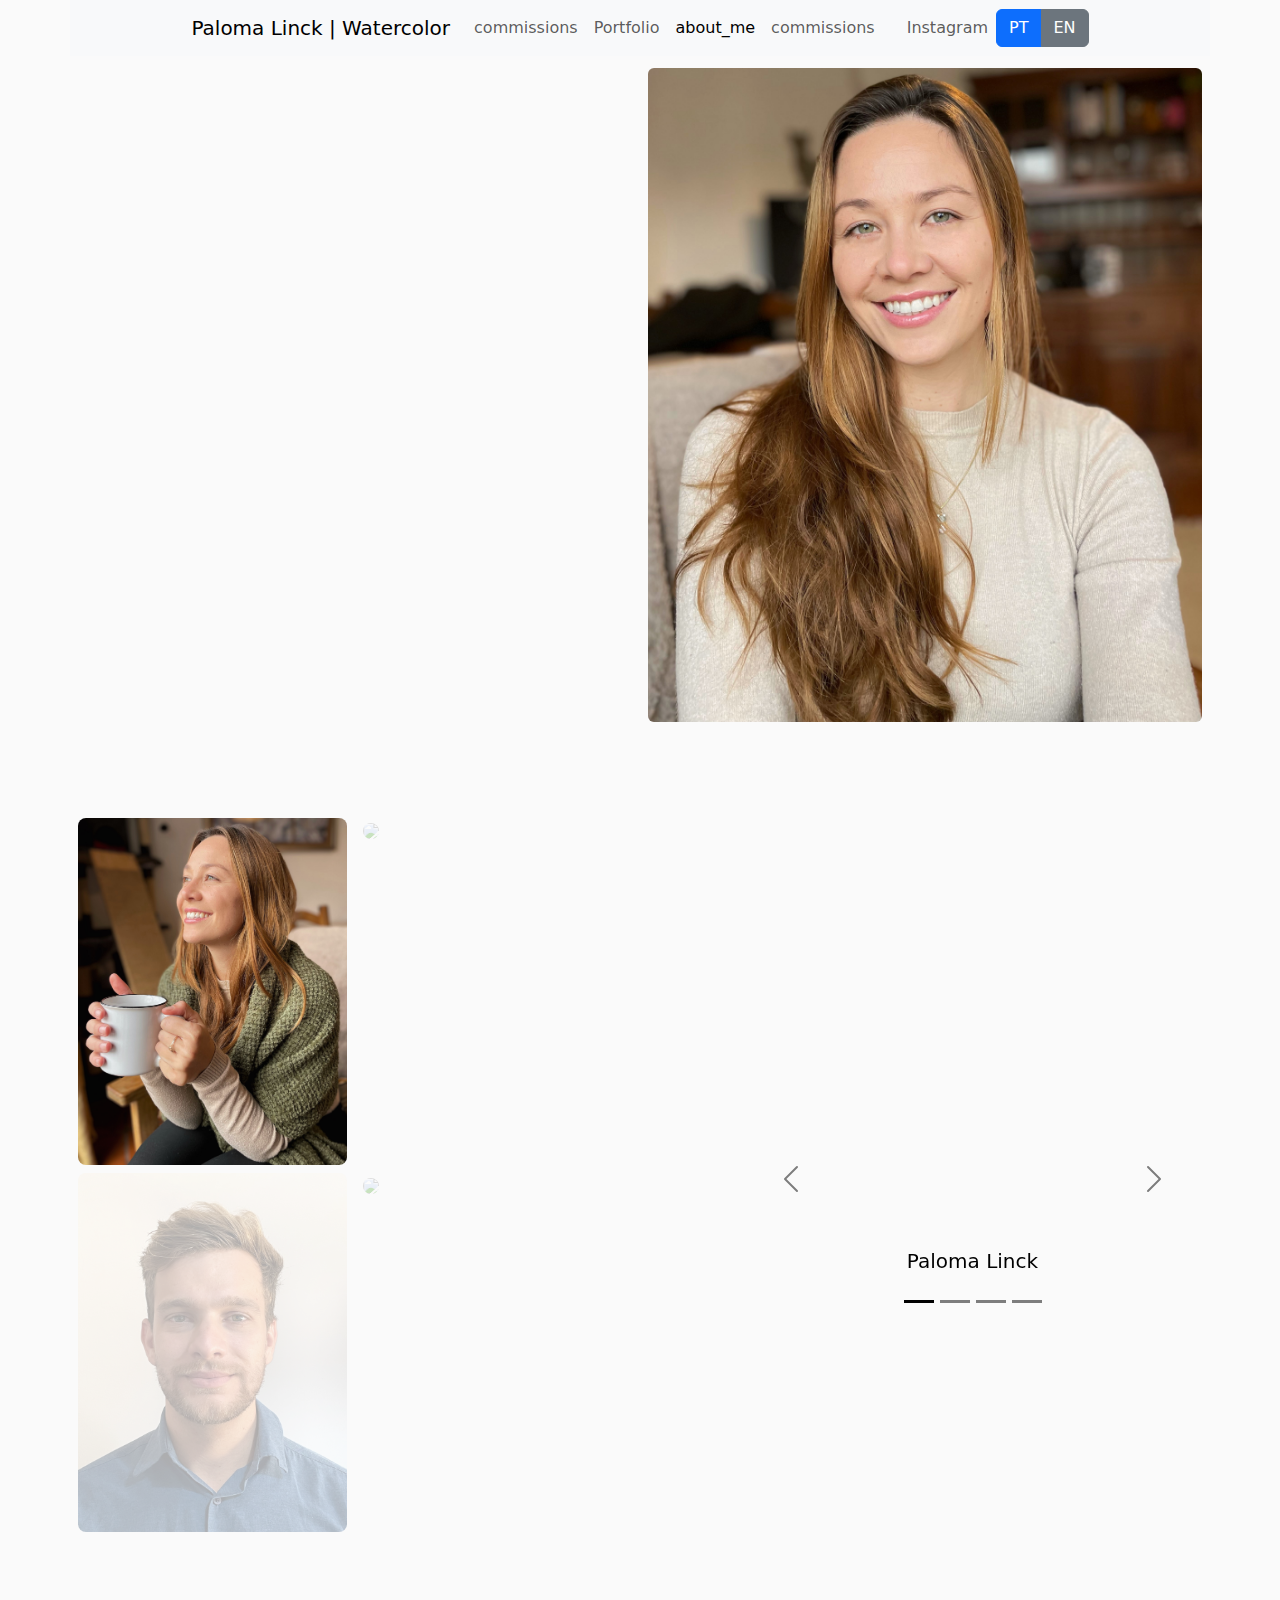
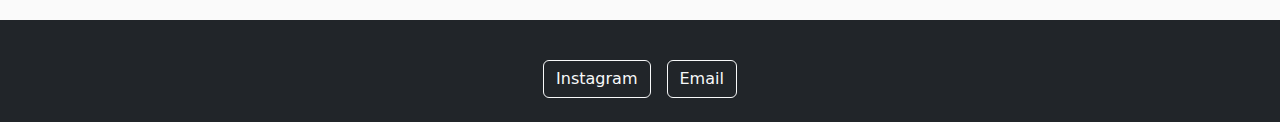
==== commit 77e915b6: "Index fix" ====
--- a/about.html
+++ b/about.html
@@ -4,16 +4,16 @@
 <head>
     <meta charset="UTF-8">
     <meta name="viewport" content="width=device-width, initial-scale=1.0">
-    <title>WATERCOLOR BY PALOMA</title>
+    <title>Paloma Linck |  Watercolor</title>
     <link href="https://cdn.jsdelivr.net/npm/bootstrap@5.3.3/dist/css/bootstrap.min.css" rel="stylesheet"
         integrity="sha384-QWTKZyjpPEjISv5WaRU9OFeRpok6YctnYmDr5pNlyT2bRjXh0JMhjY6hW+ALEwIH" crossorigin="anonymous">
-    <link rel="stylesheet" href="index-style.css" />
+    <link rel="stylesheet" href="style.css" />
     <script src="bootstrap-bundle.js"></script>
 </head>
 
 <body>
     <nav class="container navbar navbar-expand-lg navbar-light bg-light">
-        <a class="navbar-brand" href="/index.html">WATERCOLOR BY PALOMA</a>
+        <a class="navbar-brand" href="/index.html">Paloma Linck |  Watercolor</a>
         <button class="navbar-toggler" type="button" data-bs-toggle="collapse" data-bs-target="#navbarNav"
             aria-controls="navbarNav" aria-expanded="false" aria-label="Toggle navigation">
             <span class="navbar-toggler-icon"></span>
@@ -33,6 +33,9 @@
                     <a class="nav-link navigation-link " href="/commissions.html" data-language="commissions">commissions</a>
                 </li>
                 <li class="nav-item">
+                    <a class="nav-link navigation-link " href="/photo-tips.html" data-language="tips"></a>
+                </li>
+                <li class="nav-item">
                     <a class="nav-link" target="_blank" href="https://www.instagram.com/watercolor_animal/">Instagram</a>
                 </li>
             </ul>
@@ -43,7 +46,7 @@
                 </div>
             </div>
         </div>
-</nav> 
+    </nav> 
 
     <div class="container">
         <div class="row mb-3 mt-1">
@@ -87,7 +90,7 @@
                                     <button type="button" data-bs-target="#carouselExampleDark" data-bs-slide-to="3" aria-label="Slide 4"></button>
                                 </div>
                                 <div class="carousel-inner carousel-team">
-                                    <div class="carousel-item active paloma" data-bs-interval="10000"><div style="min-height: 140px;">
+                                    <div class="carousel-item active paloma" data-bs-interval="10000"><div style="min-height: 300px;">
                                             <div class="carousel-caption d-block">
                                                 <h5>Paloma Linck</h5>
                                                 <p data-language="paloma_artist"></p>
@@ -95,7 +98,7 @@
                                         </div>
                                     </div>
                                     <div class="carousel-item franklyn">
-                                        <div style="min-height: 140px;">
+                                        <div style="min-height: 300px;">
                                             <div class="carousel-caption d-block">
                                                 <h5>Franklyn</h5>
                                                 <p data-language="franklyn_description"></p>
@@ -103,7 +106,7 @@
                                         </div>
                                     </div>
                                     <div class="carousel-item douglas" data-bs-interval="2000">
-                                        <div style="min-height: 140px;">
+                                        <div style="min-height: 300px;">
                                             <div class="carousel-caption d-block">
                                                 <h5>Douglas Graeff</h5>
                                                 <p data-language="douglas_description"></p>
@@ -111,7 +114,7 @@
                                         </div>
                                     </div>
                                     <div class="carousel-item gaia">
-                                        <div style="min-height: 140px;">
+                                        <div style="min-height: 300px;">
                                             <div class="carousel-caption d-block">
                                                 <h5>Gaia</h5>
                                                 <p data-language="gaia_description"></p>
@@ -156,13 +159,20 @@
             </div>
         </div>
     </section>
-    <footer id="main-footer" style="
-    height: 50px;
-    bottom: 0px;
-    left: 0px;
-    right: 0px;
-    margin-bottom: 0px;">
-        @watercolorbypaloma
+
+    <footer class="bg-dark text-light py-4 mt-4">
+        <div class="container text-center">
+            <h5 data-language="stay_connected"></h5>
+            <p data-language="follow_or_send_message"></p>
+            <div class="d-flex justify-content-center gap-3">
+                <a href="https://www.instagram.com/watercolor_animal/" target="_blank" class="btn btn-outline-light">
+                    <i class="bi bi-instagram"></i> Instagram
+                </a>
+                <a href="mailto:watercoloranimal.bypl@gmail.com" class="btn btn-outline-light">
+                    <i class="bi bi-envelope"></i> Email
+                </a>
+            </div>
+        </div>
     </footer>
 
     <script src="https://cdn.jsdelivr.net/npm/@popperjs/core@2.11.8/dist/umd/popper.min.js"
--- a/style.css
+++ b/style.css
@@ -0,0 +1,762 @@
+body {
+    background-color: #fafafa;
+}
+
+.nav-holder {
+    background: #f1efe1;
+    display: flex;
+    align-items: center;
+}
+
+.container.navbar.navbar-expand-lg.navbar-light {
+    justify-content: center !important;
+}
+
+.container.navbar.navbar-expand-lg.navbar-light .navbar-collapse {
+    flex-grow: 0;
+}
+
+.container-hero-section {
+    background: #f1efe1;
+}
+
+.hero-section {
+    background-image: url(img/fundocabecalho.png);
+    background-size: contain;
+    background-repeat: repeat-x;
+    background-position: center;
+    text-align: center;
+    min-height: 20rem;
+}
+
+.hero-section>.container {
+    display: flex;
+    align-items: center;
+    justify-content: center;
+}
+
+.hero-section h1 {
+    font-size: 4rem;
+    color: white;
+    text-shadow: 2px 2px 4px rgba(0, 0, 0, 0.5);
+    font-weight: 400;
+    width: 75%;
+}
+
+@import url('https://fonts.googleapis.com/css2?family=Playfair+Display:wght@700&family=Roboto:wght@300;400&display=swap');
+
+h1.display-4[data-translate-key="header"] {
+    font-family: 'Playfair Display', serif;
+    font-weight: 700;
+    color: #2a2a2a;
+    text-align: center;
+    position: relative;
+    line-height: 1.3;
+    letter-spacing: -0.5px;
+    text-transform: uppercase;
+}
+
+
+h1.display-4 {
+    margin: 8rem 0;
+}
+
+h1.display-4[data-translate-key="header"]:after {
+    content: "";
+    display: block;
+    width: 80px;
+    height: 2px;
+    background: linear-gradient(90deg, #c5a47e 0%, #e8d5b5 100%);
+    margin: 1.5rem auto 0;
+}
+
+
+@media (max-width: 768px) {
+    h1.display-4[data-translate-key="header"] {
+        font-size: 2.5rem;
+        padding: 0 1rem;
+    }
+}
+
+.aquarela-services {
+    background: #fff;
+    position: relative;
+}
+
+
+.container-holder {
+    height: 600px;
+    display: flex;
+    align-items: center;
+    justify-content: center;
+    padding: 30px 10px;
+    background-color: #F1EFE1;
+}
+
+.container-all input[type=radio] {
+    display: none;
+}
+
+.container-all .card {
+    position: absolute;
+    width: 60%;
+    height: 100%;
+    left: 0;
+    right: 0;
+    margin: auto;
+    transition: transform .4s ease;
+    cursor: pointer;
+}
+
+.container-all {
+    width: 100%;
+    max-width: 800px;
+    max-height: 600px;
+    height: 100%;
+    transform-style: preserve-3d;
+    display: flex;
+    justify-content: center;
+    flex-direction: column;
+    align-items: center;
+}
+
+.container-all .cards {
+    position: relative;
+    width: 100%;
+    height: 100%;
+    margin-bottom: 20px;
+}
+
+.container-all img {
+    width: 100%;
+    height: 100%;
+    border-radius: 10px;
+    object-fit: cover;
+}
+
+.container-all #item-1:checked~.cards #song-3,
+.container-all #item-2:checked~.cards #song-1,
+.container-all #item-3:checked~.cards #song-2 {
+    transform: translatex(-40%) scale(.8);
+    opacity: .4;
+    z-index: 0;
+}
+
+.container-all #item-1:checked~.cards #song-2,
+.container-all #item-2:checked~.cards #song-3,
+.container-all #item-3:checked~.cards #song-1 {
+    transform: translatex(40%) scale(.8);
+    opacity: .4;
+    z-index: 0;
+}
+
+.container-all #item-1:checked~.cards #song-1,
+.container-all #item-2:checked~.cards #song-2,
+.container-all #item-3:checked~.cards #song-3 {
+    transform: translatex(0) scale(1);
+    opacity: 1;
+    z-index: 1;
+
+    img {
+        box-shadow: 0px 0px 5px 0px rgba(81, 81, 81, 0.47);
+    }
+}
+
+.container-all .player {
+    background-color: #fff;
+    border-radius: 8px;
+    min-width: 320px;
+    padding: 16px 10px;
+}
+
+.container-all .upper-part {
+    position: relative;
+    display: flex;
+    align-items: center;
+    margin-bottom: 12px;
+    height: 36px;
+    overflow: hidden;
+}
+
+.container-all .play-icon {
+    margin-right: 10px;
+}
+
+.container-all .song-info {
+    width: calc(100% - 55px);
+    display: block;
+}
+
+.container-all .song-info a {
+    color: #403d40;
+    text-decoration: none;
+    text-transform: uppercase;
+    font-size: 2rem;
+}
+
+.container-all .sub-line {
+    display: flex;
+    justify-content: space-between;
+    width: 100%;
+}
+
+.container-all .subtitle,
+.container-all .time {
+    font-size: 12px;
+    line-height: 16px;
+    color: #c6c5c6;
+}
+
+.container-all .time {
+    font-size: 12px;
+    line-height: 16px;
+    color: #a5a5a5;
+    font-weight: 500;
+    margin-left: auto;
+}
+
+.container-all .progress-bar {
+    height: 3px;
+    width: 100%;
+    background-color: #e9efff;
+    border-radius: 2px;
+    overflow: hidden;
+}
+
+.container-all .progress {
+    display: block;
+    position: relative;
+    width: 60%;
+    height: 100%;
+    background-color: #2992dc;
+    border-radius: 6px;
+}
+
+.container-all .info-area {
+    width: 100%;
+    position: absolute;
+    top: 0;
+    left: 30px;
+    transition: transform .4s ease-in;
+    text-align: center;
+}
+
+.container-all #item-2:checked~.player #test {
+    transform: translateY(0);
+}
+
+.container-all #item-2:checked~.player #test {
+    transform: translateY(-50px);
+}
+
+.container-all #item-3:checked~.player #test {
+    transform: translateY(-100px);
+}
+
+.player{
+    cursor: pointer;
+}
+
+.player:hover {
+    background-color: #FFCF70;
+    color: white !important;
+    font-weight: bold;
+}
+
+.player:hover a{
+    color: white !important;
+    font-weight: bold;
+}
+
+.service-card {
+    border: none;
+    border-radius: 15px;
+    overflow: hidden;
+    transition: transform 0.3s ease;
+    background: linear-gradient(145deg, #ffffff, #f8f9fa);
+}
+
+.light {
+    background: #f1efe1;
+}
+
+a,
+a:hover {
+    text-decoration: none;
+    transition: color 0.3s ease-in-out;
+}
+
+#pageHeaderTitle {
+    margin: 2rem 0;
+    text-transform: uppercase;
+    text-align: center;
+    font-size: 2.5rem;
+}
+
+.speech-bubble {
+    position: relative;
+    background: #f8f9fa;
+    border-radius: 1rem;
+    padding: 1.5rem;
+    max-width: 80%;
+    margin: 0 auto 2rem;
+    box-shadow: 15px 15px 15px 15px rgba(0, 0, 0, 0.1)
+}
+
+.speech-bubble::after {
+    content: '';
+    position: absolute;
+    bottom: -30px;
+    left: 50%;
+    transform: translateX(-50%);
+    border: 15px solid transparent;
+    border-top-color: #f8f9fa;
+    filter: drop-shadow(0 6px 6px rgba(0, 0, 0, 0.15));
+}
+
+.service-card:hover {
+    transform: translateY(-5px);
+}
+
+.card-content {
+    background: rgba(255, 255, 255, 0.95);
+    display: flex;
+    align-items: center;
+}
+
+.card-title {
+    font-family: 'Playfair Display', serif;
+    font-size: 2.2rem;
+    color: #2a2a2a;
+    border-bottom: 2px solid #e8d5b5;
+    padding-bottom: 0.5rem;
+}
+
+.service-features {
+    list-style: none;
+    padding-left: 0;
+}
+
+.service-features li {
+    padding: 8px 0;
+    font-size: 0.95rem;
+}
+
+.service-features i {
+    color: #c5a47e;
+    margin-right: 10px;
+}
+
+.btn-aquarela {
+    background: #96765a;
+    color: white;
+    padding: 12px 30px;
+    border-radius: 0.375rem;
+    border: 2px solid #b5936d;
+    transition: all 0.3s ease;
+}
+
+.btn-aquarela:hover {
+    background: #b5936d;
+    transform: scale(1.05);
+}
+
+.divider-top,
+.divider-bottom {
+    height: 100px;
+    overflow: hidden;
+}
+
+.divider-top svg {
+    transform: rotate(180deg);
+}
+
+.divider-bottom {
+    transform: rotate(180deg);
+}
+
+@media (max-width: 768px) {
+    .card-horizontal .col-md-6 {
+        order: initial !important;
+    }
+
+    .card-content {
+        padding: 2rem 1rem;
+    }
+
+    .card-title {
+        font-size: 1.8rem;
+    }
+}
+
+.service-card img {
+    width: 100%;
+    height: auto;
+}
+
+.text-scroller {
+    white-space: nowrap;
+    animation: scrollText 15s linear infinite;
+}
+
+@keyframes scrollText {
+    0% {
+        transform: translateX(100%);
+    }
+
+    100% {
+        transform: translateX(-150%);
+    }
+}
+
+.my-services {
+    background: #f1efe1;
+    margin-top: -1px;
+}
+
+.my-services .col-md-4 {
+    margin-bottom: 10px;
+}
+
+.all-animals {
+    position: relative;
+    width: 100%;
+    background-image: url('img/barra_detalhes.jpg');
+    background-size: contain;
+    background-repeat: repeat-x;
+    background-position: center;
+    display: flex;
+    align-items: center;
+    justify-content: center;
+    color: white;
+    text-align: center;
+    height: 23rem;
+    margin-top: 10rem;
+    margin-bottom: 3rem;
+}
+
+.blockquote {
+    width: 50%;
+}
+
+.wave-container,
+.wave-container-top {
+    height: 11vh;
+    background-color: #f1efe1;
+    position: relative;
+}
+
+.wave-container::before {
+    content: "";
+    width: 100%;
+    height: 160px;
+    position: absolute;
+    bottom: -0.3%;
+    left: 0;
+    background-size: auto;
+    background-repeat: repeat no-repeat;
+    background-position: 0vw bottom;
+    background-image: url("data:image/svg+xml;utf8,<svg viewBox='0 0 1200  80' fill='none' xmlns='http://www.w3.org/2000/svg'><path d='M0 59L50 55C100 51 200 44 300 30C400 15 500 -6 600 1C700 8 800 44 900 59C1000 73 1100 66 1150 62L1200 59V80H1150C1100 80 1000 80 900 80C800 80 700 80 600 80C500 80 400 80 300 80C200 80 100 80 50 80H0V59Z' fill='%23fafafa'/></svg>");
+}
+
+.wave-container-top::after {
+    content: "";
+    width: 100%;
+    height: 160px;
+    position: absolute;
+    top: -0.3%;
+    left: 0;
+    background-size: auto;
+    background-repeat: repeat no-repeat;
+    background-position: 0vw top;
+    background-image: url("data:image/svg+xml;utf8,<svg viewBox='0 0 1200  80' fill='none' xmlns='http://www.w3.org/2000/svg'><path d='M0 59L50 55C100 51 200 44 300 30C400 15 500 -6 600 1C700 8 800 44 900 59C1000 73 1100 66 1150 62L1200 59V80H1150C1100 80 1000 80 900 80C800 80 700 80 600 80C500 80 400 80 300 80C200 80 100 80 50 80H0V59Z' fill='%23fafafa'/></svg>");
+    transform: rotate(180deg);
+}
+
+
+@media(max-width:850px) {
+    .wave-container::before {
+        height: 80px
+    }
+}
+
+.carousel-control-prev-icon::after {
+    content: '\f104';
+    font-family: 'Font Awesome 5 Free';
+    font-weight: 900;
+    color: white;
+}
+
+.carousel-control-next-icon::after {
+    content: '\f105';
+    font-family: 'Font Awesome 5 Free';
+    font-weight: 900;
+    color: white;
+}
+
+.text-scroller {
+    white-space: nowrap;
+    animation: scrollText 15s linear infinite;
+}
+
+@keyframes scrollText {
+    0% {
+        transform: translateX(100%);
+    }
+
+    100% {
+        transform: translateX(-100%);
+    }
+}
+
+.wave-text-container {
+    width: 200%;
+    animation: scrollText 15s linear infinite;
+}
+
+@keyframes scrollText {
+    0% {
+        transform: translateX(0);
+    }
+
+    100% {
+        transform: translateX(-50%);
+    }
+}
+
+svg {
+    display: block;
+    overflow: visible;
+}
+
+.wave-text {
+    fill: black;
+}
+
+.image-box {
+    padding: 0 2px;
+    border: 1px solid white;
+}
+
+.grayscale-img {
+    filter: grayscale(100%);
+    transition: filter 0.5s ease;
+}
+
+.grayscale-img:hover {
+    filter: grayscale(0%);
+}
+
+#client-says {
+    margin-top: 15rem;
+    margin-bottom: 15rem;
+}
+
+.carousel-control-prev-icon::after,
+.carousel-control-next-icon::after {
+    content: none !important;
+}
+
+.bg-icon-carrosel {
+    background: #9ba78b;
+    height: 45px;
+    width: 45px;
+    position: absolute;
+    z-index: -1;
+    border-radius: 50%;
+}
+
+#wave {
+    min-height: 18vh;
+    height: 10vh;
+    height: round(18vh, 1px);
+    background: #f1efe1;
+    ;
+    --mask: radial-gradient(13.42rem at 50% calc(100% - 18rem), #000 99%, #0000 101%) calc(50% - 12rem) 0 / 24rem 100%, radial-gradient(13.42rem at 50% calc(100% + 12rem), #0000 99%, #000 101%) 50% calc(100% - 6rem) / 24rem 100% repeat-x;
+    -webkit-mask: var(--mask);
+    mask: var(--mask);
+}
+
+.btn-enquire-portfolio {
+    background-color: #9ba78b;
+    text-decoration: none;
+    color: white;
+    padding: 0px;
+    border-radius: 5px;
+    --bs-btn-border-color: #acb4a2;
+    height: 3em;
+    font-weight: 400;
+    font-size: 2em;
+    display: flex;
+    padding: 10px;
+    justify-content: center;
+    align-items: center;
+
+}
+
+.btn-enquire-portfolio:hover {
+    background-color: #acb4a2;
+    color: black;
+    font-weight: 600;
+}
+
+
+.card-client-pictures {
+    margin: 0 auto;
+}
+
+@media only screen and (max-width: 480px) {}
+
+@media only screen and (min-width: 481px) and (max-width: 1024px) {
+
+
+    .hero-section h1 {
+        font-size: 3rem;
+    }
+}
+
+@media only screen and (min-width: 1025px) and (max-width: 1200px) {}
+
+@media only screen and (min-width: 1201px) {}
+
+@media only screen and (orientation: portrait) {}
+
+
+
+.img-mosaic {
+    height: auto;
+    object-fit: cover;
+    transition: transform 0.3s;
+}
+
+.img-mosaic:hover {
+    transform: scale(1.05);
+}
+
+.col-lg-4,
+.col-md-6 {
+    padding: 0.5rem;
+}
+
+.horizontal-timeline .items {
+    border-top: 3px solid #e9ecef;
+}
+
+.horizontal-timeline .items .items-list {
+    display: block;
+    position: relative;
+    text-align: center;
+    padding-top: 70px;
+    margin-right: 0;
+}
+
+.horizontal-timeline .items .items-list:before {
+    content: "";
+    position: absolute;
+    height: 36px;
+    border-right: 2px dashed #dee2e6;
+    top: 0;
+}
+
+.horizontal-timeline .items .items-list .event-date {
+    position: absolute;
+    top: 36px;
+    left: 0;
+    right: 0;
+    width: 75px;
+    margin: 0 auto;
+    font-size: 0.9rem;
+    padding-top: 8px;
+}
+
+@media (min-width: 1140px) {
+    .horizontal-timeline .items .items-list {
+        display: inline-block;
+        width: 15%;
+        padding-top: 45px;
+    }
+
+    .horizontal-timeline .items .items-list .event-date {
+        top: -40px;
+    }
+}
+
+#carouselExampleControls .carousel-inner .comment {
+    padding: 0 20% !important;
+    font-size: clamp(1rem, 2vw, 1.5rem) !important;
+    line-height: 1.2;
+    white-space: normal;
+    overflow-wrap: break-word;
+    text-align: center;
+}
+
+.img-paloma,
+.img-douglas,
+.img-franklyn,
+.img-gaia {
+    opacity: 0.3;
+    transition: opacity 0.5s ease;
+}
+
+.carousel-item.active .img-paloma {
+    opacity: 1;
+}
+
+.carousel-item.active .img-douglas {
+    opacity: 1;
+}
+
+.carousel-item.active .img-franklyn {
+    opacity: 1;
+}
+
+.carousel-item.active .img-gaia {
+    opacity: 1;
+}
+
+.img-paloma {
+    opacity: 1;
+}
+
+.navbar-nav {
+    text-align: center;
+}
+
+.img-equipe {
+    cursor: pointer;
+}
+
+.float-icon {
+    position: fixed;
+    width: 60px;
+    height: 60px;
+    bottom: 40px;
+    right: 40px;
+    color: #FFF;
+    border-radius: 50px;
+    text-align: center;
+    box-shadow: 2px 2px 3px #999;
+}
+
+.float-icon.green {
+    background-color: #0C9;
+}
+
+.my-float {
+    margin-top: 22px;
+    cursor: pointer;
+}
+
+.icon-checkout {
+    position: relative;
+    height: 50%;
+    width: 50%;
+    top: 25%;
+}
+
+
+.icon-send {
+    height: 100%;
+    width: 100%;
+    top: 0;
+}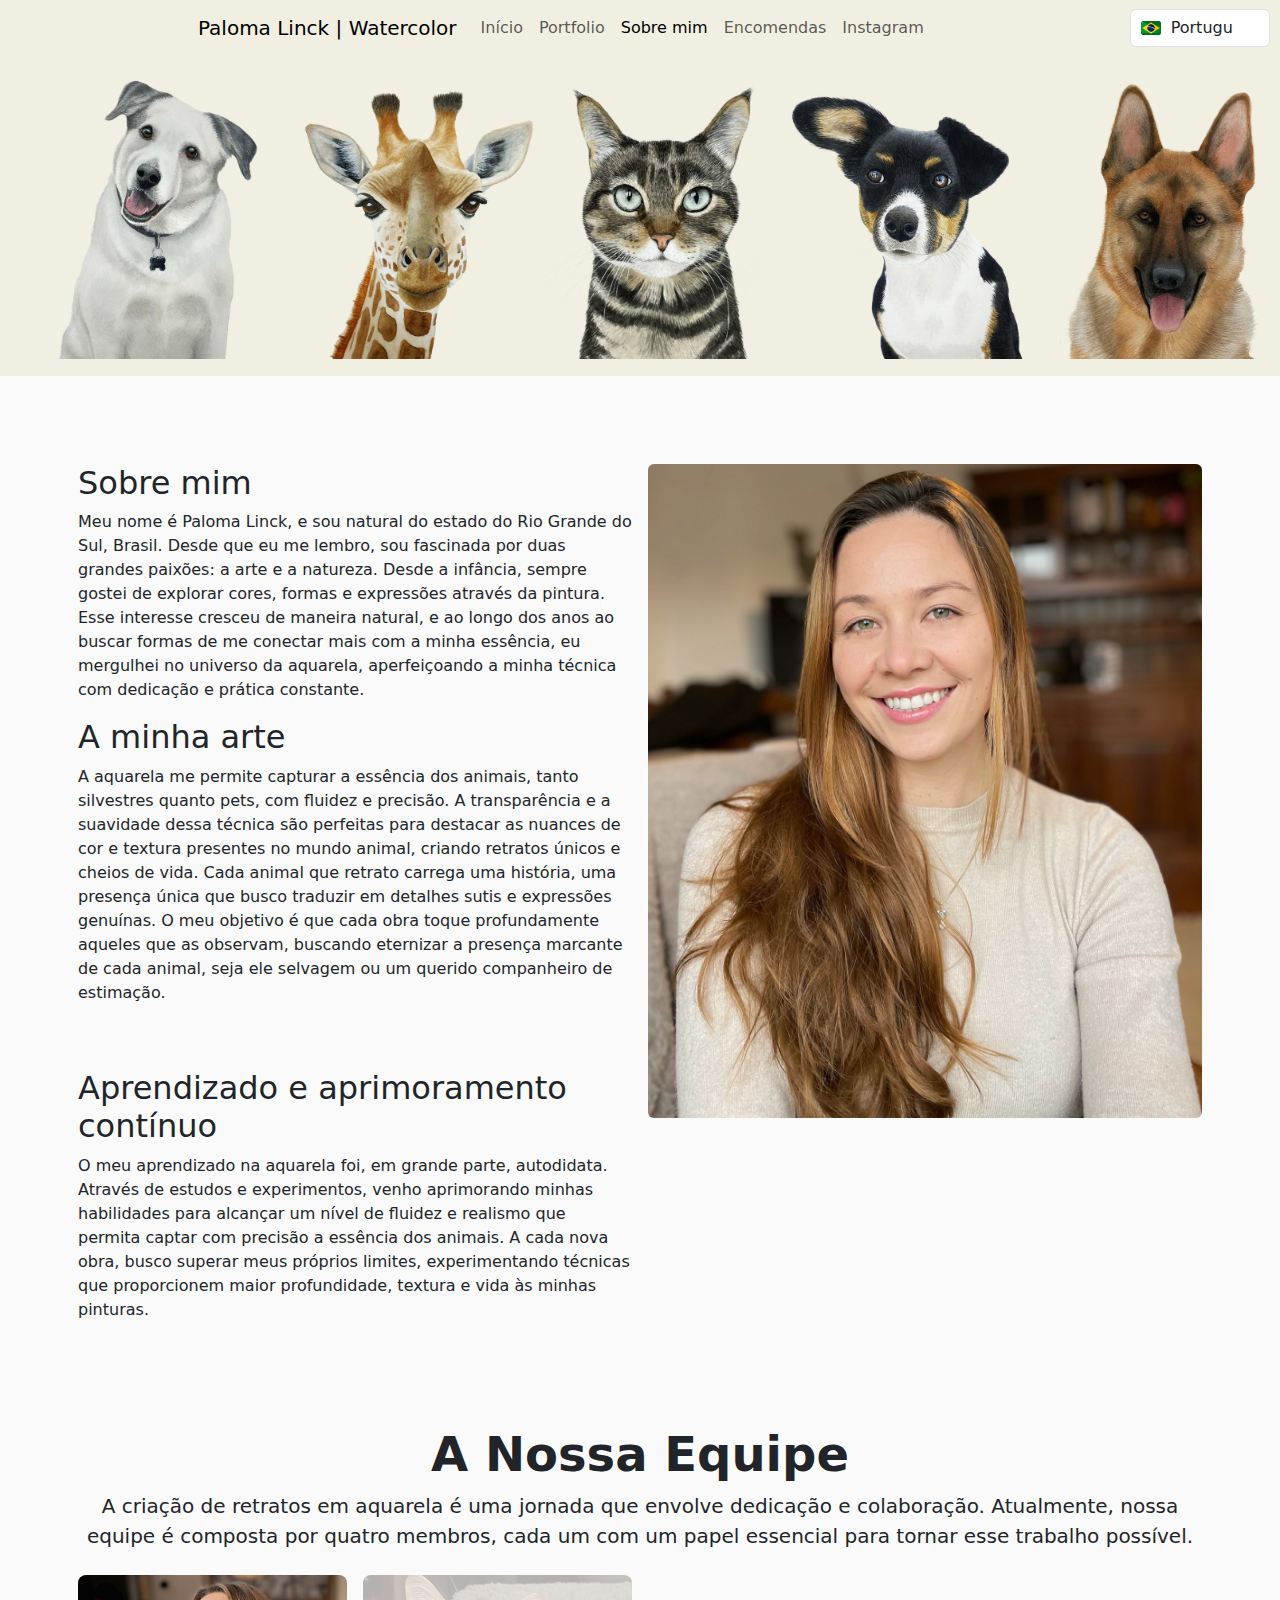
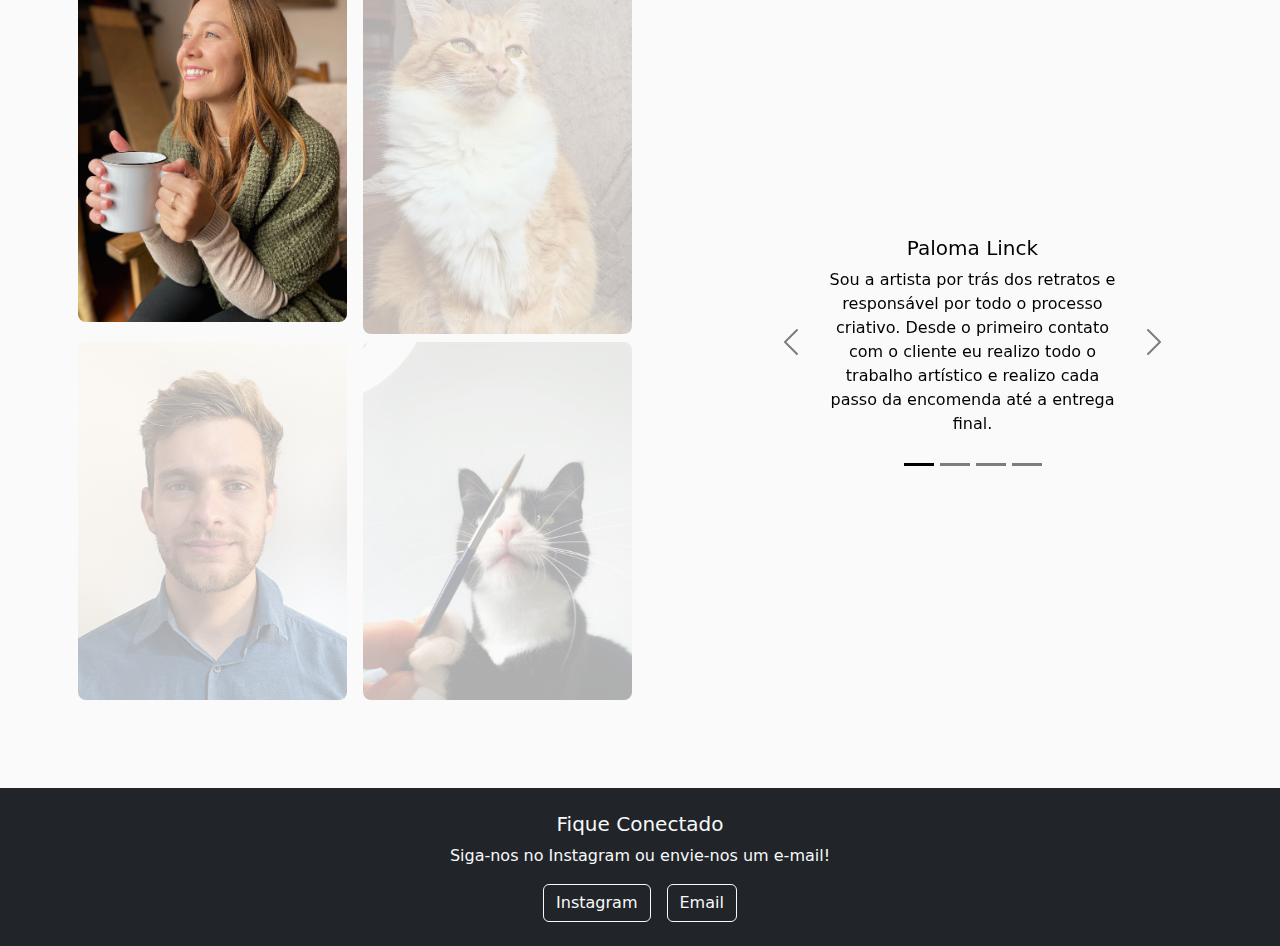
==== commit e640815e: "General changes" ====
--- a/about.html
+++ b/about.html
@@ -12,48 +12,60 @@
 </head>
 
 <body>
-    <nav class="container navbar navbar-expand-lg navbar-light bg-light">
-        <a class="navbar-brand" href="/index.html">Paloma Linck |  Watercolor</a>
-        <button class="navbar-toggler" type="button" data-bs-toggle="collapse" data-bs-target="#navbarNav"
-            aria-controls="navbarNav" aria-expanded="false" aria-label="Toggle navigation">
-            <span class="navbar-toggler-icon"></span>
-        </button>
-        <div class="collapse navbar-collapse just" id="navbarNav">
-            <ul class="navbar-nav">
-                <li class="nav-item">
-                    <a class="nav-link navigation-link" href="/index.html" data-language="home-page">commissions</a>
-                </li>
-                <li class="nav-item">
-                    <a class="nav-link navigation-link" href="/portfolio.html">Portfolio</a>
-                </li>
-                <li class="nav-item">
-                    <a class="nav-link navigation-link active" href="/about.html" data-language="about_me">about_me</a>
-                </li>
-                <li class="nav-item">
-                    <a class="nav-link navigation-link " href="/commissions.html" data-language="commissions">commissions</a>
-                </li>
-                <li class="nav-item">
-                    <a class="nav-link navigation-link " href="/photo-tips.html" data-language="tips"></a>
-                </li>
-                <li class="nav-item">
-                    <a class="nav-link" target="_blank" href="https://www.instagram.com/watercolor_animal/">Instagram</a>
-                </li>
-            </ul>
-            <div style="text-align: center;margin-left: auto;">
-                <div class="btn-group" role="group" aria-label="Language switch">
-                    <button type="button" class="btn btn-primary" id="btn-pt">PT</button>
-                    <button type="button" class="btn btn-secondary" id="btn-en">EN</button>
-                </div>
+    <div class="nav-holder">
+        <nav class="container navbar navbar-expand-lg navbar-light">
+            <a class="navbar-brand" href="/index.html">Paloma Linck | Watercolor</a>
+            <button class="navbar-toggler" type="button" data-bs-toggle="collapse" data-bs-target="#navbarNav"
+                aria-controls="navbarNav" aria-expanded="false" aria-label="Toggle navigation">
+                <span class="navbar-toggler-icon"></span>
+            </button>
+            <div class="collapse navbar-collapse just" id="navbarNav">
+                <ul class="navbar-nav">
+                    <li class="nav-item">
+                        <a class="nav-link navigation-link " href="/index.html"
+                            data-language="home-page">commissions</a>
+                    </li>
+                    <li class="nav-item">
+                        <a class="nav-link navigation-link" href="/portfolio.html">Portfolio</a>
+                    </li>
+                    <li class="nav-item">
+                        <a class="nav-link navigation-link active" href="/about.html" data-language="about_me">about_me</a>
+                    </li>
+                    <li class="nav-item">
+                        <a class="nav-link navigation-link" href="/commissions.html"
+                            data-language="commissions">commissions</a>
+                    </li>
+                    <li class="nav-item">
+                        <a class="nav-link" target="_blank"
+                            href="https://www.instagram.com/watercolor_animal/">Instagram</a>
+                    </li>
+                </ul>
+            </div>
+        </nav>
+        <div style="text-align: center;margin-right: 10px;  ">
+            <div class="dropdown">
+                <select class="form-select" aria-label="Language switch" style="padding-left: 40px; background-image: url('img/pt-flag.png'); 
+                               background-repeat: no-repeat; background-position: left 10px center; 
+                               background-size: 20px;">
+                    <option value="pt" id="btn-pt" data-flag="img/pt-flag.png">Português</option>
+                    <option value="en" id="btn-en" data-flag="img/en-flag.png">English</option>
+                </select>
             </div>
         </div>
-    </nav> 
-
-    <div class="container">
+    </div>
+
+    <div class="container-hero-section hero-section"></div>
+
+    <div class="container" style="margin-top: 5rem;">
         <div class="row mb-3 mt-1">
             <div class="col col-md-6  mb-3 col-12" style="
             display: flex;
             flex-direction: column;
             justify-content: space-around;">
+             <div class="row">
+                <h2 data-language="about_me"></h2>
+                <p data-language="about_me_description"></p>
+            </div>
                 <div class="row">
                     <h2 data-language="my_art"></h2>
                     <p data-language="my_art_description"></p>
@@ -144,7 +156,7 @@
                         </div>
                         <div class="col-6">
                             <div class="mb-2"><img class="img-fluid rounded-3 img-franklyn img-equipe"
-                                    src="https://freefrontend.dev/assets/square.png"></div>
+                                    src="img/franks.jpg"></div>
                         </div>
                         <div class="col-6">
                             <div class="mb-2"><img class="img-fluid rounded-3 img-douglas img-equipe"
@@ -152,7 +164,7 @@
                         </div>
                         <div class="col-6">
                             <div class="mb-2"><img class="img-fluid rounded-3 img-gaia img-equipe"
-                                    src="https://freefrontend.dev/assets/square.png"></div>
+                                    src="img/gaia.jpg"></div>
                         </div>
                     </div>
                 </div>
@@ -168,7 +180,7 @@
                 <a href="https://www.instagram.com/watercolor_animal/" target="_blank" class="btn btn-outline-light">
                     <i class="bi bi-instagram"></i> Instagram
                 </a>
-                <a href="mailto:watercoloranimal.bypl@gmail.com" class="btn btn-outline-light">
+                <a href="mailto:watercoloranimal.bypl@gmail.com" target="_blank" class="btn btn-outline-light">
                     <i class="bi bi-envelope"></i> Email
                 </a>
             </div>
